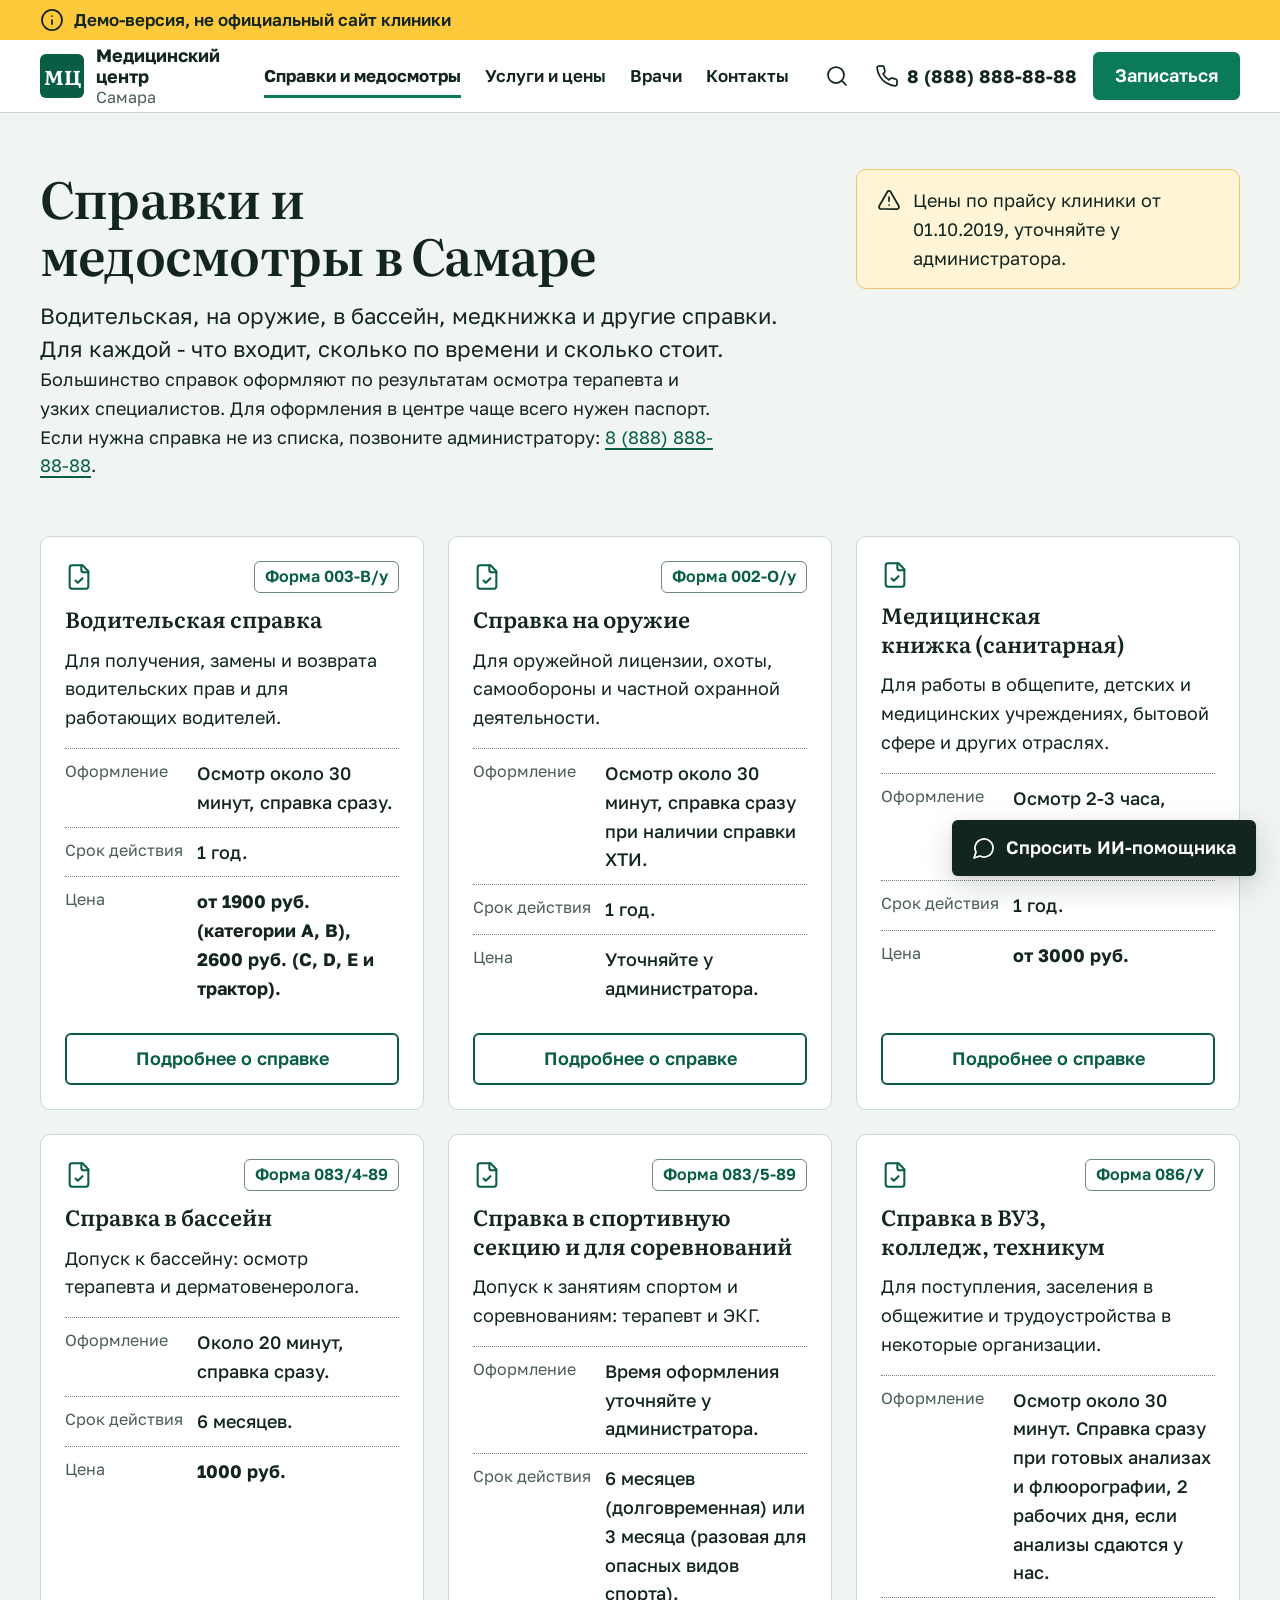
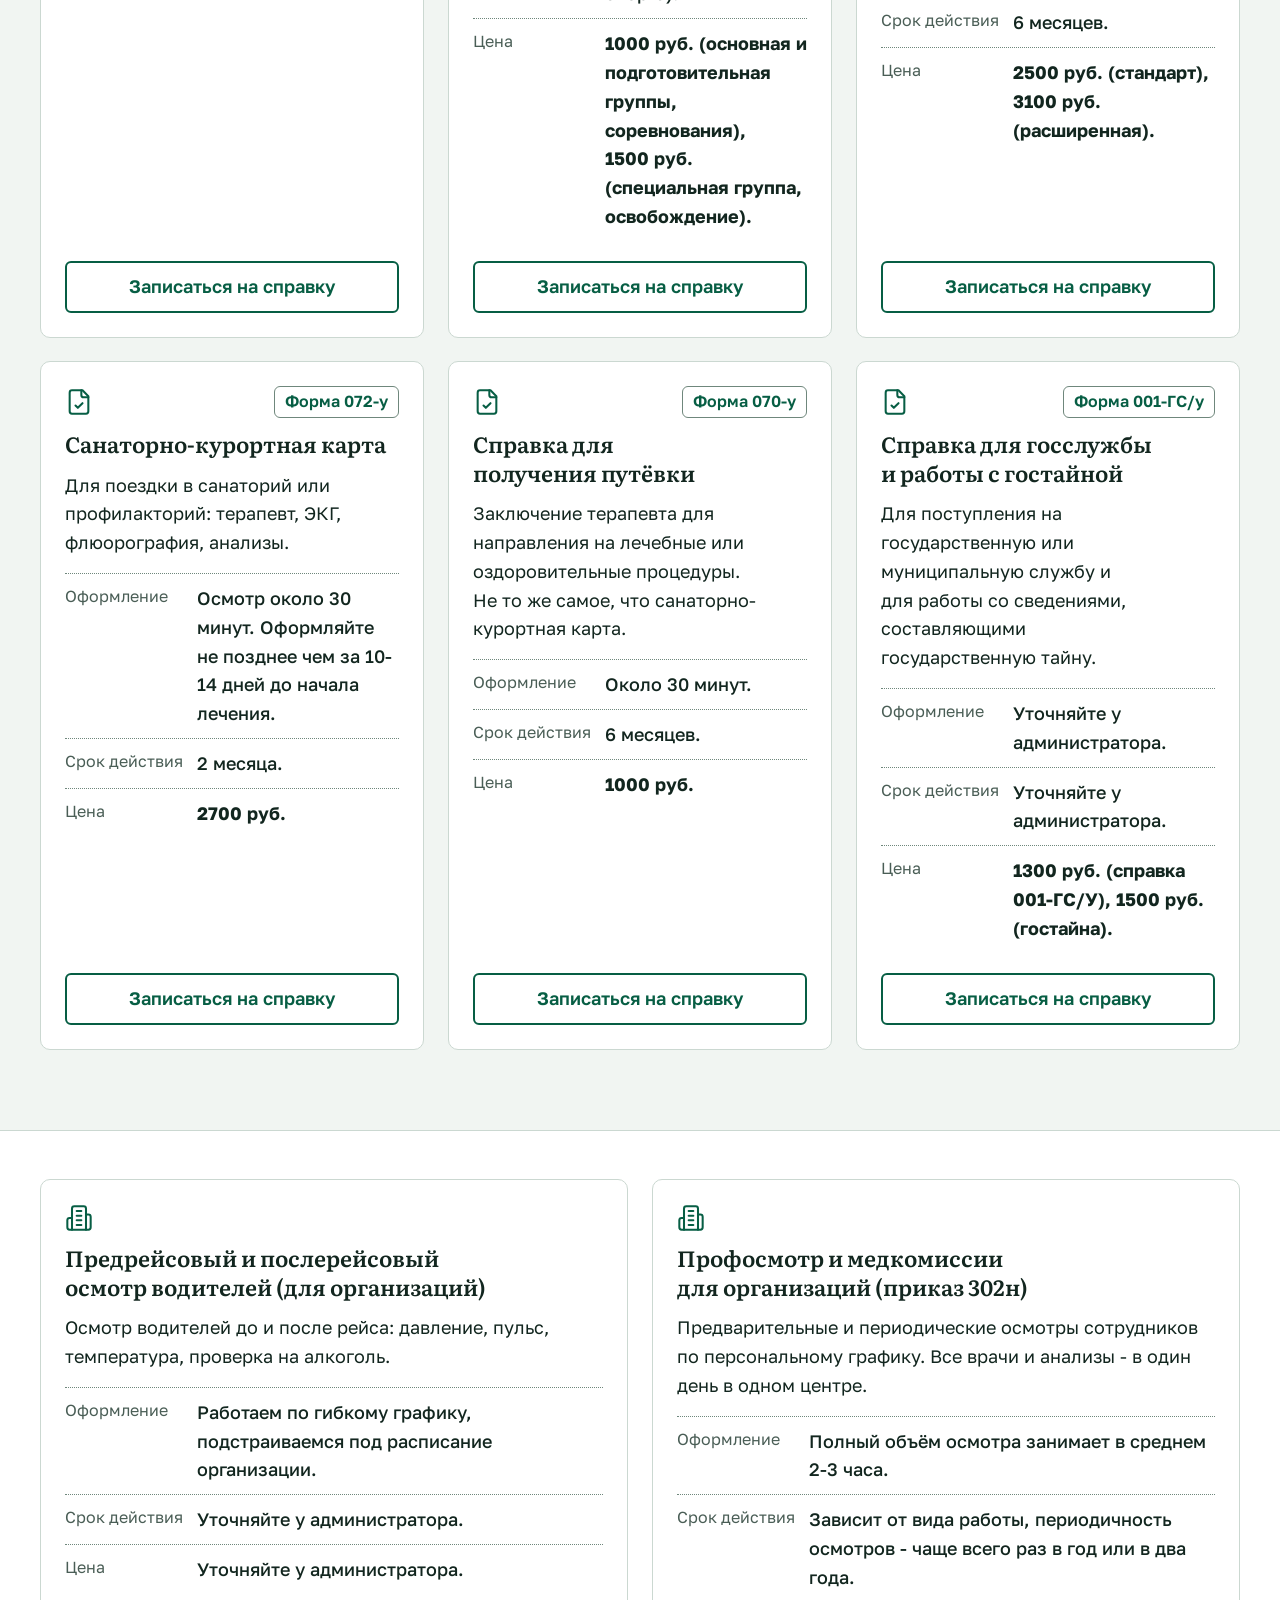
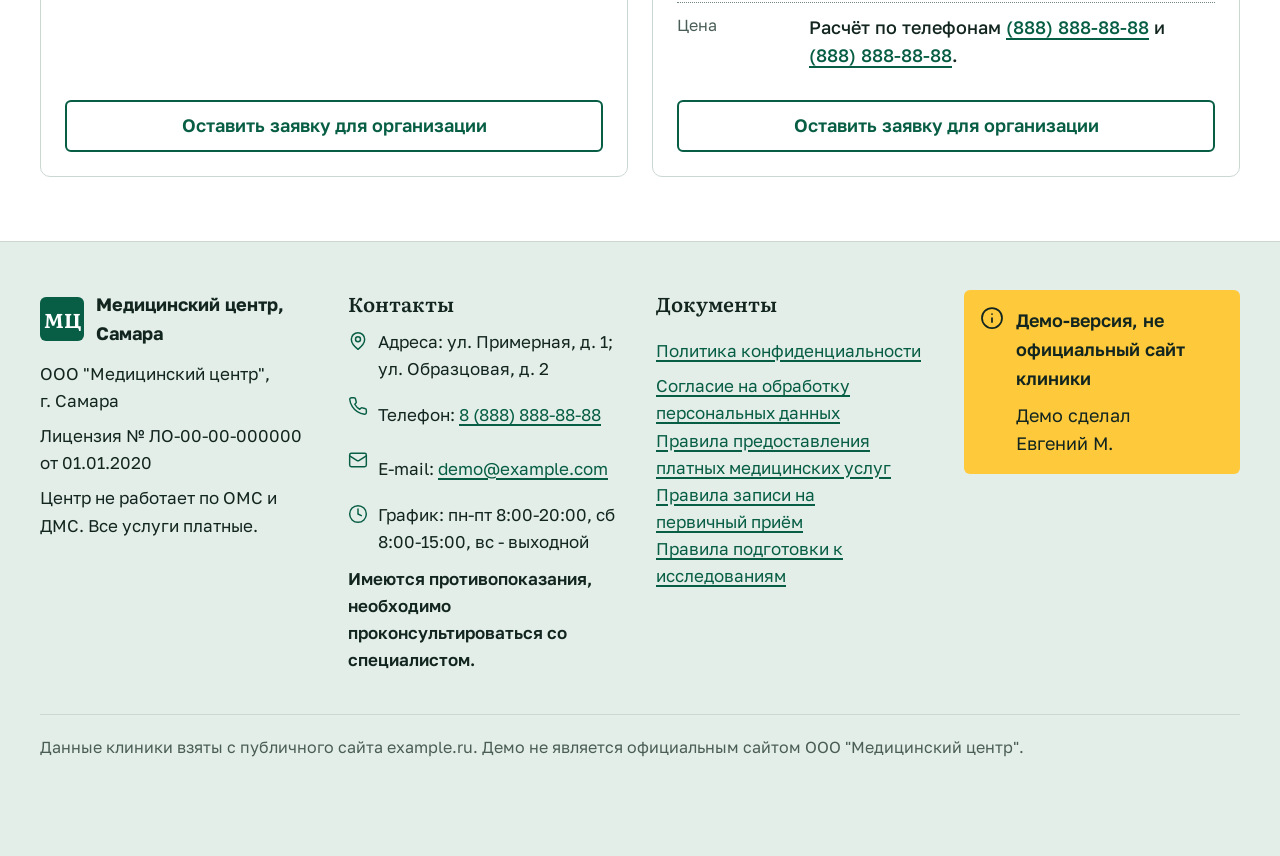
==== spravki/index.html @ 40f27497 "Остальные страницы образца: врачи, услуги, запись, контакты, политика, справки" ====
<!DOCTYPE html>
<html lang="ru">
<head>
<meta charset="utf-8">
<meta name="viewport" content="width=device-width, initial-scale=1">
<meta name="robots" content="noindex, nofollow">
<title>Справки и медосмотры в Самаре: цены, сроки, запись (демо)</title>
<meta name="description" content="Демо-версия сайта медицинского центра в Самаре: водительская справка, справка на оружие, медкнижка, справка в бассейн и другие справки. Что входит, сколько по времени и сколько стоит.">
<link rel="icon" href="data:image/svg+xml,%3Csvg xmlns='http://www.w3.org/2000/svg' viewBox='0 0 32 32'%3E%3Crect width='32' height='32' rx='6' fill='%23075E44'/%3E%3C/svg%3E">
<link rel="preconnect" href="https://fonts.googleapis.com">
<link rel="preconnect" href="https://fonts.gstatic.com" crossorigin>
<link href="https://fonts.googleapis.com/css2?family=Golos+Text:wght@400..700&family=Literata:opsz,wght@7..72,500..700&display=swap" rel="stylesheet">
<link rel="stylesheet" href="../css/styles.css">
<script>document.documentElement.className += ' js';</script>
</head>
<body data-root="../" data-page="spravki">
<svg xmlns="http://www.w3.org/2000/svg" style="position:absolute;width:0;height:0;overflow:hidden" aria-hidden="true" focusable="false">
<defs>
<symbol id="i-phone" viewBox="0 0 24 24"><path d="M22 16.92v3a2 2 0 0 1-2.18 2 19.79 19.79 0 0 1-8.63-3.07 19.5 19.5 0 0 1-6-6 19.79 19.79 0 0 1-3.07-8.67A2 2 0 0 1 4.11 2h3a2 2 0 0 1 2 1.72 12.84 12.84 0 0 0 .7 2.81 2 2 0 0 1-.45 2.11L8.09 9.91a16 16 0 0 0 6 6l1.27-1.27a2 2 0 0 1 2.11-.45 12.84 12.84 0 0 0 2.81.7A2 2 0 0 1 22 16.92z"/></symbol>
<symbol id="i-map-pin" viewBox="0 0 24 24"><path d="M20 10c0 6-8 12-8 12s-8-6-8-12a8 8 0 0 1 16 0z"/><circle cx="12" cy="10" r="3"/></symbol>
<symbol id="i-clock" viewBox="0 0 24 24"><circle cx="12" cy="12" r="10"/><path d="M12 6v6l4 2"/></symbol>
<symbol id="i-search" viewBox="0 0 24 24"><circle cx="11" cy="11" r="8"/><path d="m21 21-4.3-4.3"/></symbol>
<symbol id="i-menu" viewBox="0 0 24 24"><path d="M4 6h16M4 12h16M4 18h16"/></symbol>
<symbol id="i-x" viewBox="0 0 24 24"><path d="M18 6 6 18M6 6l12 12"/></symbol>
<symbol id="i-chevron-down" viewBox="0 0 24 24"><path d="m6 9 6 6 6-6"/></symbol>
<symbol id="i-chevron-right" viewBox="0 0 24 24"><path d="m9 18 6-6-6-6"/></symbol>
<symbol id="i-chevron-left" viewBox="0 0 24 24"><path d="m15 18-6-6 6-6"/></symbol>
<symbol id="i-check" viewBox="0 0 24 24"><path d="M20 6 9 17l-5-5"/></symbol>
<symbol id="i-triangle-alert" viewBox="0 0 24 24"><path d="m21.73 18-8-14a2 2 0 0 0-3.48 0l-8 14A2 2 0 0 0 4 21h16a2 2 0 0 0 1.73-3"/><path d="M12 9v4"/><path d="M12 17h.01"/></symbol>
<symbol id="i-info" viewBox="0 0 24 24"><circle cx="12" cy="12" r="10"/><path d="M12 16v-4"/><path d="M12 8h.01"/></symbol>
<symbol id="i-message-circle" viewBox="0 0 24 24"><path d="M7.9 20A9 9 0 1 0 4 16.1L2 22Z"/></symbol>
<symbol id="i-send" viewBox="0 0 24 24"><path d="m22 2-7 20-4-9-9-4Z"/><path d="M22 2 11 13"/></symbol>
<symbol id="i-mail" viewBox="0 0 24 24"><rect width="20" height="16" x="2" y="4" rx="2"/><path d="m22 7-8.97 5.7a1.94 1.94 0 0 1-2.06 0L2 7"/></symbol>
<symbol id="i-file-check" viewBox="0 0 24 24"><path d="M15 2H6a2 2 0 0 0-2 2v16a2 2 0 0 0 2 2h12a2 2 0 0 0 2-2V7Z"/><path d="M14 2v4a2 2 0 0 0 2 2h4"/><path d="m9 15 2 2 4-4"/></symbol>
<symbol id="i-file-text" viewBox="0 0 24 24"><path d="M15 2H6a2 2 0 0 0-2 2v16a2 2 0 0 0 2 2h12a2 2 0 0 0 2-2V7Z"/><path d="M14 2v4a2 2 0 0 0 2 2h4"/><path d="M10 9H8M16 13H8M16 17H8"/></symbol>
<symbol id="i-stethoscope" viewBox="0 0 24 24"><path d="M11 2v2"/><path d="M5 2v2"/><path d="M5 3H4a2 2 0 0 0-2 2v4a6 6 0 0 0 12 0V5a2 2 0 0 0-2-2h-1"/><path d="M8 15a6 6 0 0 0 12 0v-3"/><circle cx="20" cy="10" r="2"/></symbol>
<symbol id="i-building" viewBox="0 0 24 24"><path d="M6 22V4a2 2 0 0 1 2-2h8a2 2 0 0 1 2 2v18Z"/><path d="M6 12H4a2 2 0 0 0-2 2v6a2 2 0 0 0 2 2h2"/><path d="M18 9h2a2 2 0 0 1 2 2v9a2 2 0 0 1-2 2h-2"/><path d="M10 6h4M10 10h4M10 14h4M10 18h4"/></symbol>
<symbol id="i-waves" viewBox="0 0 24 24"><path d="M2 6c.6.5 1.2 1 2.5 1C7 7 7 5 9.5 5c2.6 0 2.4 2 5 2 2.5 0 2.5-2 5-2 1.3 0 1.9.5 2.5 1"/><path d="M2 12c.6.5 1.2 1 2.5 1 2.5 0 2.5-2 5-2 2.6 0 2.4 2 5 2 2.5 0 2.5-2 5-2 1.3 0 1.9.5 2.5 1"/><path d="M2 18c.6.5 1.2 1 2.5 1 2.5 0 2.5-2 5-2 2.6 0 2.4 2 5 2 2.5 0 2.5-2 5-2 1.3 0 1.9.5 2.5 1"/></symbol>
<symbol id="i-drip" viewBox="0 0 24 24"><path d="M12 1v2"/><rect x="7" y="3" width="10" height="9" rx="2"/><path d="M12 12v4"/><path d="M12 22c-1.7-1.5-2.8-2.8-2.8-4a2.8 2.8 0 0 1 5.6 0c0 1.2-1.1 2.5-2.8 4z"/></symbol>
<symbol id="i-calendar-check" viewBox="0 0 24 24"><path d="M8 2v4M16 2v4"/><rect width="18" height="18" x="3" y="4" rx="2"/><path d="M3 10h18"/><path d="m9 16 2 2 4-4"/></symbol>
<symbol id="i-pill" viewBox="0 0 24 24"><path d="m10.5 20.5 10-10a4.95 4.95 0 1 0-7-7l-10 10a4.95 4.95 0 1 0 7 7Z"/><path d="m8.5 8.5 7 7"/></symbol>
<symbol id="i-shield-check" viewBox="0 0 24 24"><path d="M20 13c0 5-3.5 7.5-7.66 8.95a1 1 0 0 1-.67-.01C7.5 20.5 4 18 4 13V6a1 1 0 0 1 1-1c2 0 4.5-1.2 6.24-2.72a1.17 1.17 0 0 1 1.52 0C14.51 3.81 17 5 19 5a1 1 0 0 1 1 1z"/><path d="m9 12 2 2 4-4"/></symbol>
</defs>
</svg>

<a class="skip-link" href="#main">Перейти к содержимому</a>
<div class="ribbon" role="note"><div class="container"><svg class="icon" aria-hidden="true"><use href="#i-info"/></svg><span>Демо-версия, не официальный сайт клиники</span></div></div>
<header class="site-header" id="site-header">
  <div class="container header-row">
    <a class="brand" href="../index.html" aria-label="Медицинский центр, Самара, на главную">
      <span class="brand-mark" aria-hidden="true">МЦ</span>
      <span class="brand-text"><span class="brand-name">Медицинский центр</span><span class="brand-city">Самара</span></span>
    </a>
    <nav class="main-nav" aria-label="Основное меню">
      <ul>
        <li><a href="../spravki/index.html" aria-current="page">Справки и медосмотры</a></li>
        <li><a href="../uslugi.html">Услуги и цены</a></li>
        <li><a href="../vrachi.html">Врачи</a></li>
        <li><a href="../kontakty.html">Контакты</a></li>
      </ul>
    </nav>
    <button class="icon-btn" id="search-btn" type="button" aria-label="Поиск по сайту" aria-expanded="false" aria-controls="search-bar"><svg class="icon" aria-hidden="true"><use href="#i-search"/></svg></button>
    <span class="demo-badge">Демо</span>
    <button class="menu-btn" id="menu-btn" type="button" aria-expanded="false" aria-controls="menu-panel"><svg class="icon" aria-hidden="true"><use href="#i-menu"/></svg><span class="menu-btn-label">Меню</span></button>
    <a class="header-phone" href="tel:+78888888888"><svg class="icon" aria-hidden="true"><use href="#i-phone"/></svg><span>8&nbsp;(888)&nbsp;888-88-88</span></a>
    <a class="btn btn-primary btn-header header-cta" href="../zapis.html">Записаться</a>
  </div>
  <div class="search-bar" id="search-bar" hidden>
    <div class="container search-bar-row">
      <div class="search" data-search>
        <label class="field-label" for="q-bar">Найти справку, врача или услугу</label>
        <div class="search-field"><svg class="icon" aria-hidden="true"><use href="#i-search"/></svg><input class="input search-input" id="q-bar" type="search" placeholder="Например, справка в бассейн, УЗИ, кардиолог" autocomplete="off" enterkeyhint="search"></div>
        <div class="search-results" hidden></div>
      </div>
      <button class="btn btn-secondary btn-sm" type="button" data-search-close>Закрыть</button>
    </div>
  </div>
  <div class="menu-panel" id="menu-panel" hidden>
    <div class="container menu-inner">
      <div class="search" data-search>
        <label class="field-label" for="q-menu">Найти справку, врача или услугу</label>
        <div class="search-field"><svg class="icon" aria-hidden="true"><use href="#i-search"/></svg><input class="input search-input" id="q-menu" type="search" placeholder="Например, справка в бассейн, УЗИ, кардиолог" autocomplete="off" enterkeyhint="search"></div>
        <div class="search-results" hidden></div>
      </div>
      <nav aria-label="Меню сайта">
        <ul class="menu-list">
          <li><a href="../spravki/index.html" aria-current="page">Справки и медосмотры<svg class="icon" aria-hidden="true"><use href="#i-chevron-right"/></svg></a></li>
          <li><a href="../uslugi.html">Услуги и цены<svg class="icon" aria-hidden="true"><use href="#i-chevron-right"/></svg></a></li>
          <li><a href="../vrachi.html">Врачи<svg class="icon" aria-hidden="true"><use href="#i-chevron-right"/></svg></a></li>
          <li><a href="../kontakty.html">Контакты<svg class="icon" aria-hidden="true"><use href="#i-chevron-right"/></svg></a></li>
          <li><a href="../zapis.html">Запись онлайн<svg class="icon" aria-hidden="true"><use href="#i-chevron-right"/></svg></a></li>
        </ul>
      </nav>
      <div class="menu-actions">
        <a class="btn btn-primary btn-block" href="../zapis.html">Записаться</a>
        <a class="btn btn-secondary btn-block" href="tel:+78888888888">Позвонить 8&nbsp;(888)&nbsp;888-88-88</a>
      </div>
      <p class="menu-note">Пн-пт 8:00-20:00, сб 8:00-15:00, вс - выходной.<br>Без ОМС и ДМС.</p>
    </div>
  </div>
</header>

<main id="main" tabindex="-1">

<section class="page-head">
  <div class="container page-head-grid">
    <div>
      <h1>Справки и медосмотры в Самаре</h1>
      <p class="lead">Водительская, на оружие, в бассейн, медкнижка и другие справки. Для каждой - что входит, сколько по времени и сколько стоит.</p>
      <p>Большинство справок оформляют по результатам осмотра терапевта и узких специалистов. Для оформления в центре чаще всего нужен паспорт. Если нужна справка не из списка, позвоните администратору: <a href="tel:+78888888888">8&nbsp;(888)&nbsp;888-88-88</a>.</p>
    </div>
    <div class="callout"><svg class="icon" aria-hidden="true"><use href="#i-triangle-alert"/></svg><p>Цены по прайсу клиники от 01.10.2019, уточняйте у администратора.</p></div>
  </div>
</section>

<section class="cards-section" aria-labelledby="types-title">
  <div class="container">
    <h2 class="sr-only" id="types-title">Виды справок</h2>
    <div class="cards">

      <article class="card" id="voditelskaya">
        <div class="card-top"><svg class="icon icon-28" aria-hidden="true"><use href="#i-file-check"/></svg><span class="badge">Форма 003-В/у</span></div>
        <h3>Водительская справка</h3>
        <p>Для получения, замены и возврата водительских прав и для работающих водителей.</p>
        <dl class="fields">
          <div><dt>Оформление</dt><dd>Осмотр около 30 минут, справка сразу.</dd></div>
          <div><dt>Срок действия</dt><dd>1 год.</dd></div>
          <div class="is-price"><dt>Цена</dt><dd>от 1900&nbsp;руб. (категории A, B), 2600&nbsp;руб. (C, D, E и трактор).</dd></div>
        </dl>
        <a class="btn btn-secondary" href="voditelskaya.html">Подробнее о справке</a>
      </article>

      <article class="card" id="oruzhie">
        <div class="card-top"><svg class="icon icon-28" aria-hidden="true"><use href="#i-file-check"/></svg><span class="badge">Форма 002-О/у</span></div>
        <h3>Справка на оружие</h3>
        <p>Для оружейной лицензии, охоты, самообороны и частной охранной деятельности.</p>
        <dl class="fields">
          <div><dt>Оформление</dt><dd>Осмотр около 30 минут, справка сразу при наличии справки ХТИ.</dd></div>
          <div><dt>Срок действия</dt><dd>1 год.</dd></div>
          <div><dt>Цена</dt><dd>Уточняйте у администратора.</dd></div>
        </dl>
        <a class="btn btn-secondary" href="oruzhie.html">Подробнее о справке</a>
      </article>

      <article class="card" id="medkniga">
        <div class="card-top"><svg class="icon icon-28" aria-hidden="true"><use href="#i-file-check"/></svg></div>
        <h3>Медицинская книжка (санитарная)</h3>
        <p>Для работы в общепите, детских и медицинских учреждениях, бытовой сфере и других отраслях.</p>
        <dl class="fields">
          <div><dt>Оформление</dt><dd>Осмотр 2-3 часа, оформление от 3 рабочих дней.</dd></div>
          <div><dt>Срок действия</dt><dd>1 год.</dd></div>
          <div class="is-price"><dt>Цена</dt><dd>от 3000&nbsp;руб.</dd></div>
        </dl>
        <a class="btn btn-secondary" href="medkniga.html">Подробнее о справке</a>
      </article>

      <article class="card" id="bassein">
        <div class="card-top"><svg class="icon icon-28" aria-hidden="true"><use href="#i-file-check"/></svg><span class="badge">Форма 083/4-89</span></div>
        <h3>Справка в бассейн</h3>
        <p>Допуск к бассейну: осмотр терапевта и дерматовенеролога.</p>
        <dl class="fields">
          <div><dt>Оформление</dt><dd>Около 20 минут, справка сразу.</dd></div>
          <div><dt>Срок действия</dt><dd>6 месяцев.</dd></div>
          <div class="is-price"><dt>Цена</dt><dd>1000&nbsp;руб.</dd></div>
        </dl>
        <a class="btn btn-secondary" href="../zapis.html?service=bassein">Записаться на справку</a>
      </article>

      <article class="card" id="sport">
        <div class="card-top"><svg class="icon icon-28" aria-hidden="true"><use href="#i-file-check"/></svg><span class="badge">Форма 083/5-89</span></div>
        <h3>Справка в спортивную секцию и для соревнований</h3>
        <p>Допуск к занятиям спортом и соревнованиям: терапевт и ЭКГ.</p>
        <dl class="fields">
          <div><dt>Оформление</dt><dd>Время оформления уточняйте у администратора.</dd></div>
          <div><dt>Срок действия</dt><dd>6 месяцев (долговременная) или 3 месяца (разовая для опасных видов спорта).</dd></div>
          <div class="is-price"><dt>Цена</dt><dd>1000&nbsp;руб. (основная и подготовительная группы, соревнования), 1500&nbsp;руб. (специальная группа, освобождение).</dd></div>
        </dl>
        <a class="btn btn-secondary" href="../zapis.html?service=sport">Записаться на справку</a>
      </article>

      <article class="card" id="vuz">
        <div class="card-top"><svg class="icon icon-28" aria-hidden="true"><use href="#i-file-check"/></svg><span class="badge">Форма 086/У</span></div>
        <h3>Справка в ВУЗ, колледж, техникум</h3>
        <p>Для поступления, заселения в общежитие и трудоустройства в некоторые организации.</p>
        <dl class="fields">
          <div><dt>Оформление</dt><dd>Осмотр около 30 минут. Справка сразу при готовых анализах и флюорографии, 2 рабочих дня, если анализы сдаются у нас.</dd></div>
          <div><dt>Срок действия</dt><dd>6 месяцев.</dd></div>
          <div class="is-price"><dt>Цена</dt><dd>2500&nbsp;руб. (стандарт), 3100&nbsp;руб. (расширенная).</dd></div>
        </dl>
        <a class="btn btn-secondary" href="../zapis.html?service=vuz">Записаться на справку</a>
      </article>

      <article class="card" id="sankur">
        <div class="card-top"><svg class="icon icon-28" aria-hidden="true"><use href="#i-file-check"/></svg><span class="badge">Форма 072-у</span></div>
        <h3>Санаторно-курортная карта</h3>
        <p>Для поездки в санаторий или профилакторий: терапевт, ЭКГ, флюорография, анализы.</p>
        <dl class="fields">
          <div><dt>Оформление</dt><dd>Осмотр около 30 минут. Оформляйте не позднее чем за 10-14 дней до начала лечения.</dd></div>
          <div><dt>Срок действия</dt><dd>2 месяца.</dd></div>
          <div class="is-price"><dt>Цена</dt><dd>2700&nbsp;руб.</dd></div>
        </dl>
        <a class="btn btn-secondary" href="../zapis.html?service=sankur">Записаться на справку</a>
      </article>

      <article class="card" id="putevka">
        <div class="card-top"><svg class="icon icon-28" aria-hidden="true"><use href="#i-file-check"/></svg><span class="badge">Форма 070-у</span></div>
        <h3>Справка для получения путёвки</h3>
        <p>Заключение терапевта для направления на лечебные или оздоровительные процедуры. Не то же самое, что санаторно-курортная карта.</p>
        <dl class="fields">
          <div><dt>Оформление</dt><dd>Около 30 минут.</dd></div>
          <div><dt>Срок действия</dt><dd>6 месяцев.</dd></div>
          <div class="is-price"><dt>Цена</dt><dd>1000&nbsp;руб.</dd></div>
        </dl>
        <a class="btn btn-secondary" href="../zapis.html?service=putevka">Записаться на справку</a>
      </article>

      <article class="card" id="gossluzhba">
        <div class="card-top"><svg class="icon icon-28" aria-hidden="true"><use href="#i-file-check"/></svg><span class="badge">Форма 001-ГС/у</span></div>
        <h3>Справка для госслужбы и работы с гостайной</h3>
        <p>Для поступления на государственную или муниципальную службу и для работы со сведениями, составляющими государственную тайну.</p>
        <dl class="fields">
          <div><dt>Оформление</dt><dd>Уточняйте у администратора.</dd></div>
          <div><dt>Срок действия</dt><dd>Уточняйте у администратора.</dd></div>
          <div class="is-price"><dt>Цена</dt><dd>1300&nbsp;руб. (справка 001-ГС/У), 1500&nbsp;руб. (гостайна).</dd></div>
        </dl>
        <a class="btn btn-secondary" href="../zapis.html?service=gossluzhba">Записаться на справку</a>
      </article>

    </div>
  </div>
</section>

<section class="band" aria-labelledby="org-title">
  <div class="container">
    <h2 class="sr-only" id="org-title">Для организаций</h2>
    <div class="cards cards--2">

      <article class="card" id="predreys">
        <div class="card-top"><svg class="icon icon-28" aria-hidden="true"><use href="#i-building"/></svg></div>
        <h3>Предрейсовый и послерейсовый осмотр водителей (для организаций)</h3>
        <p>Осмотр водителей до и после рейса: давление, пульс, температура, проверка на алкоголь.</p>
        <dl class="fields">
          <div><dt>Оформление</dt><dd>Работаем по гибкому графику, подстраиваемся под расписание организации.</dd></div>
          <div><dt>Срок действия</dt><dd>Уточняйте у администратора.</dd></div>
          <div><dt>Цена</dt><dd>Уточняйте у администратора.</dd></div>
        </dl>
        <a class="btn btn-secondary" href="../zapis.html?service=organizacii">Оставить заявку для организации</a>
      </article>

      <article class="card" id="profosmotr">
        <div class="card-top"><svg class="icon icon-28" aria-hidden="true"><use href="#i-building"/></svg></div>
        <h3>Профосмотр и медкомиссии для организаций (приказ 302н)</h3>
        <p>Предварительные и периодические осмотры сотрудников по персональному графику. Все врачи и анализы - в один день в одном центре.</p>
        <dl class="fields">
          <div><dt>Оформление</dt><dd>Полный объём осмотра занимает в среднем 2-3 часа.</dd></div>
          <div><dt>Срок действия</dt><dd>Зависит от вида работы, периодичность осмотров - чаще всего раз в год или в два года.</dd></div>
          <div><dt>Цена</dt><dd>Расчёт по телефонам <a href="tel:+78888888888">(888)&nbsp;888-88-88</a> и <a href="tel:+78888888888">(888)&nbsp;888-88-88</a>.</dd></div>
        </dl>
        <a class="btn btn-secondary" href="../zapis.html?service=organizacii">Оставить заявку для организации</a>
      </article>

    </div>
  </div>
</section>

</main>

<footer class="site-footer">
  <div class="container">
    <div class="footer-grid">
      <div class="footer-plate">
        <div class="plate"><svg class="icon" aria-hidden="true"><use href="#i-info"/></svg><div><p>Демо-версия, не официальный сайт клиники</p><p>Демо сделал Евгений М.</p></div></div>
      </div>
      <div class="footer-col">
        <div class="footer-brand"><span class="brand-mark" aria-hidden="true">МЦ</span><span>Медицинский центр, Самара</span></div>
        <p>ООО "Медицинский центр", г. Самара</p>
        <p>Лицензия № ЛО-00-00-000000 от 01.01.2020</p>
        <p>Центр не работает по ОМС и ДМС. Все услуги платные.</p>
      </div>
      <div class="footer-col">
        <p class="footer-h">Контакты</p>
        <div class="footer-line"><svg class="icon icon-20" aria-hidden="true"><use href="#i-map-pin"/></svg><span>Адреса: ул. Примерная, д. 1; ул. Образцовая, д. 2</span></div>
        <div class="footer-line"><svg class="icon icon-20" aria-hidden="true"><use href="#i-phone"/></svg><span>Телефон: <a href="tel:+78888888888">8&nbsp;(888)&nbsp;888-88-88</a></span></div>
        <div class="footer-line"><svg class="icon icon-20" aria-hidden="true"><use href="#i-mail"/></svg><span>E-mail: <a href="mailto:demo@example.com">demo@example.com</a></span></div>
        <div class="footer-line"><svg class="icon icon-20" aria-hidden="true"><use href="#i-clock"/></svg><span>График: пн-пт 8:00-20:00, сб 8:00-15:00, вс - выходной</span></div>
        <p class="footer-warn">Имеются противопоказания, необходимо проконсультироваться со специалистом.</p>
      </div>
      <div class="footer-col">
        <p class="footer-h">Документы</p>
        <ul>
          <li><a href="../politika.html">Политика конфиденциальности</a></li>
          <li><a href="../politika.html#soglasie">Согласие на обработку персональных данных</a></li>
          <li><a href="#" target="_blank" rel="noopener noreferrer">Правила предоставления платных медицинских услуг<span class="sr-only"> (на сайте клиники, откроется в новой вкладке)</span></a></li>
          <li><a href="#" target="_blank" rel="noopener noreferrer">Правила записи на первичный приём<span class="sr-only"> (на сайте клиники, откроется в новой вкладке)</span></a></li>
          <li><a href="#" target="_blank" rel="noopener noreferrer">Правила подготовки к исследованиям<span class="sr-only"> (на сайте клиники, откроется в новой вкладке)</span></a></li>
        </ul>
      </div>
    </div>
    <p class="footer-note">Данные клиники взяты с публичного сайта example.ru. Демо не является официальным сайтом ООО "Медицинский центр".</p>
  </div>
</footer>

<nav class="bottombar" aria-label="Быстрые действия">
  <a href="tel:+78888888888"><svg class="icon" aria-hidden="true"><use href="#i-phone"/></svg><span>Позвонить</span></a>
  <a class="bb-primary" href="../zapis.html"><svg class="icon" aria-hidden="true"><use href="#i-calendar-check"/></svg><span>Записаться</span></a>
  <button type="button" data-open-chat><svg class="icon" aria-hidden="true"><use href="#i-message-circle"/></svg><span>Помощник</span></button>
</nav>

<script src="../js/prices.js"></script>
<script src="../js/main.js"></script>
<script src="../js/kb.js"></script>
<script src="../js/chat.js"></script>
</body>
</html>
---- css/styles.css ----
/* Демо-сайт "Медицинский центр, Волгоград". Токены и компоненты по design.md.
   Тёмной темы нет (по design.md), color-scheme: light. */

:root {
  color-scheme: light;

  /* основа */
  --bg: #F1F5F2;
  --surface: #FFFFFF;
  --surface-2: #E4EEE9;
  --text: #12261F;
  --muted: #4A5E56;
  --line: #CBD8D1;
  --line-strong: #6F877C;

  /* акцент */
  --accent: #0A7A58;
  --accent-dark: #075E44;
  --accent-active: #064A37;
  --accent-soft: #D8EEE4;

  /* документы и фокус */
  --stamp: #2B3AA0;
  --focus: var(--stamp);

  /* состояния */
  --error: #B42318;
  --error-bg: #FDECEA;
  --success: var(--accent-dark);
  --success-bg: var(--accent-soft);
  --warn: #FFC93C;
  --warn-soft: #FFF4D6;
  --warn-line: #E8C46A;
  --mark: #FFE08A;
  --disabled-bg: #E4EEE9;
  --disabled-text: #566A61;

  /* шрифты */
  --font-head: "Literata", "PT Serif", Georgia, serif;
  --font-body: "Golos Text", "Segoe UI", system-ui, Arial, sans-serif;

  /* отступы */
  --s1: 4px; --s2: 8px; --s3: 12px; --s4: 16px; --s5: 24px;
  --s6: 32px; --s7: 48px; --s8: 64px; --s9: 96px;
  --section-y: clamp(48px, 6vw, 88px);

  /* радиусы: ровно два */
  --r-s: 6px;
  --r-m: 10px;

  /* тени: только у плавающих слоёв */
  --sh-float: 0 10px 30px rgba(18, 38, 31, .18), 0 2px 6px rgba(18, 38, 31, .08);
  --sh-bar: 0 -4px 16px rgba(18, 38, 31, .14);

  --header-h: 64px;
  --ribbon-h: 0px;
}
@media (min-width: 768px) {
  :root { --ribbon-h: 40px; --header-h: 72px; }
}

/* ---------- база ---------- */
*, *::before, *::after { box-sizing: border-box; }
html {
  font-size: 100%;
  -webkit-text-size-adjust: 100%;
  scroll-behavior: smooth;
  scroll-padding-top: calc(var(--ribbon-h) + var(--header-h) + 16px);
}
body {
  margin: 0;
  font-family: var(--font-body);
  font-size: 1.125rem;
  line-height: 1.6;
  color: var(--text);
  background: var(--bg);
  min-height: 100vh;
  overflow-wrap: break-word;
  padding-bottom: calc(80px + env(safe-area-inset-bottom));
}
@media (min-width: 768px) { body { padding-bottom: 0; } }
@media (max-width: 359px) { body { font-size: 1.0625rem; } }

h1, h2, h3 {
  font-family: var(--font-head);
  font-weight: 600;
  font-optical-sizing: auto;
  text-wrap: balance;
  font-variant-numeric: lining-nums;
  margin: 0;
}
h1 { font-size: clamp(2rem, 1.5rem + 2.1vw, 3.25rem); line-height: 1.12; letter-spacing: -.015em; }
h2 { font-size: clamp(1.625rem, 1.3rem + 1.4vw, 2.5rem); line-height: 1.2; letter-spacing: -.01em; }
h3 { font-size: clamp(1.25rem, 1.1rem + .6vw, 1.5rem); line-height: 1.3; }
p, li { text-wrap: pretty; }
p { margin: 0 0 16px; }
ul, ol { margin: 0; }
img, svg { max-width: 100%; }
a { color: var(--accent-dark); text-decoration-thickness: 1.5px; text-underline-offset: .2em; }
a:hover { text-decoration-thickness: 2.5px; }
button, input, select, textarea { font: inherit; color: inherit; }
button { cursor: pointer; }
.num, .price { font-variant-numeric: tabular-nums; }
.nowrap { white-space: nowrap; }
.muted { color: var(--muted); }
small, .small { font-size: 1rem; }

:focus-visible { outline: 3px solid var(--focus); outline-offset: 3px; }
.on-dark :focus-visible, .section--dark :focus-visible { outline-color: #fff; }

.sr-only {
  position: absolute !important; width: 1px; height: 1px; margin: -1px; padding: 0;
  overflow: hidden; clip: rect(0 0 0 0); white-space: nowrap; border: 0;
}
[hidden] { display: none !important; }

.skip-link {
  position: absolute; left: 16px; top: -120px; z-index: 100;
  background: var(--text); color: #fff; padding: 12px 16px; border-radius: var(--r-s);
  font-weight: 600; text-decoration: none;
}
.skip-link:focus { top: 8px; outline-color: #fff; }

.container {
  width: 100%;
  max-width: 1280px;
  margin-inline: auto;
  padding-inline: clamp(16px, 4vw, 40px);
}
main:focus { outline: none; }

/* ---------- иконки ---------- */
.icon {
  width: 24px; height: 24px; flex: none;
  fill: none; stroke: currentColor; stroke-width: 1.75;
  stroke-linecap: round; stroke-linejoin: round;
}
.icon-20 { width: 20px; height: 20px; }
.icon-28 { width: 28px; height: 28px; }
.icon-32 { width: 32px; height: 32px; }

/* ---------- плашка "Демо" ---------- */
.ribbon {
  background: var(--warn); color: var(--text);
  font-weight: 600; font-size: 1.0625rem; line-height: 1.3;
}
.ribbon .container { display: flex; align-items: center; gap: 10px; padding-block: 10px; min-height: 44px; }
@media (min-width: 768px) {
  .ribbon { position: sticky; top: 0; z-index: 60; height: var(--ribbon-h); }
  .ribbon .container { height: 100%; min-height: 0; padding-block: 0; }
}

/* ---------- шапка ---------- */
.site-header {
  position: sticky; top: var(--ribbon-h); z-index: 50;
  background: var(--surface); border-bottom: 1px solid var(--line);
}
.header-row { display: flex; align-items: center; gap: 12px; height: var(--header-h); }
.brand {
  display: flex; align-items: center; gap: 10px; min-width: 0;
  margin-right: auto; min-height: 44px; text-decoration: none; color: var(--text);
}
.brand-mark {
  display: grid; place-items: center; flex: none; width: 40px; height: 40px;
  background: var(--accent-dark); color: #fff; border-radius: var(--r-s);
  font: 700 18px/1 var(--font-head);
}
.brand-text { display: flex; flex-direction: column; line-height: 1.2; min-width: 0; }
.brand-name { font-weight: 700; font-size: 1rem; }
.brand-city { display: none; font-size: 1rem; color: var(--muted); }
@media (min-width: 480px) { .brand-name { font-size: 1.125rem; } .brand-city { display: block; } .brand { gap: 12px; } }
@media (min-width: 768px) { .brand-mark { width: 44px; height: 44px; font-size: 20px; } }

.main-nav { display: none; }
.main-nav ul { display: flex; gap: 4px; list-style: none; padding: 0; margin: 0; }
.main-nav a {
  display: inline-flex; align-items: center; min-height: 44px; padding: 0 10px;
  border-radius: var(--r-s); color: var(--text); font-weight: 600; font-size: 1.0625rem;
  text-decoration: none; white-space: nowrap; position: relative;
  transition: background-color .12s ease-out, color .12s ease-out;
}
.main-nav a:hover { background: var(--accent-soft); color: var(--accent-dark); }
.main-nav a[aria-current="page"] { font-weight: 700; }
.main-nav a[aria-current="page"]::after {
  content: ""; position: absolute; left: 10px; right: 10px; bottom: 0; height: 3px; background: var(--accent);
}

.icon-btn {
  display: none; place-items: center; width: 44px; height: 44px; flex: none;
  background: var(--surface); border: 1.5px solid transparent; border-radius: var(--r-s); color: var(--text);
  transition: background-color .12s ease-out;
}
.icon-btn:hover { background: var(--accent-soft); color: var(--accent-dark); }

.demo-badge {
  display: inline-flex; align-items: center; flex: none; height: 32px; padding: 0 10px;
  background: var(--warn); color: var(--text); border-radius: var(--r-s);
  font-weight: 600; font-size: 1rem;
}
.menu-btn {
  display: inline-flex; align-items: center; gap: 8px; flex: none; min-height: 44px; padding: 0 12px;
  background: var(--surface); border: 1.5px solid var(--line-strong); border-radius: var(--r-s);
  font-weight: 600; font-size: 1.0625rem; line-height: 1; color: var(--text);
  transition: background-color .12s ease-out, color .12s ease-out;
}
.menu-btn:hover { background: var(--accent-soft); color: var(--accent-dark); }
.header-phone, .btn.header-cta { display: none; }
.header-phone {
  align-items: center; gap: 8px; min-height: 44px; flex: none;
  color: var(--text); font-weight: 700; font-size: 1.0625rem; text-decoration: none; white-space: nowrap;
}
.header-phone:hover { color: var(--accent-dark); }
.header-cta { flex: none; white-space: nowrap; }

@media (min-width: 768px) {
  .demo-badge { display: none; }
  .header-phone { display: inline-flex; }
  .btn.header-cta { display: inline-flex; }
}
@media (min-width: 1000px) { .header-phone { font-size: 1.125rem; } }
@media (min-width: 1260px) {
  .header-row { gap: 16px; }
  .main-nav { display: block; }
  .icon-btn { display: grid; }
  .menu-btn { display: none; }
  .menu-panel { display: none !important; }
}
@media (max-width: 1259px) {
  .search-bar { display: none !important; }
}

/* панель меню (телефон, планшет) */
.menu-panel {
  position: absolute; left: 0; right: 0; top: 100%;
  background: var(--surface); border-top: 1px solid var(--line); box-shadow: var(--sh-float);
  overflow-y: auto; overscroll-behavior: contain;
  animation: panelIn .16s ease-out;
}
@keyframes panelIn { from { opacity: 0; transform: translateY(-8px); } to { opacity: 1; transform: none; } }
.menu-inner { display: grid; gap: 20px; padding-block: 16px 24px; max-width: 720px; margin-left: 0; margin-right: auto; }
.menu-list { list-style: none; padding: 0; margin: 0; }
.menu-list a {
  display: flex; justify-content: space-between; align-items: center; gap: 12px;
  min-height: 56px; border-bottom: 1px solid var(--line);
  color: var(--text); font-weight: 600; font-size: 1.25rem; text-decoration: none;
}
.menu-list a:hover { color: var(--accent-dark); background: var(--accent-soft); }
.menu-list a[aria-current="page"] { font-weight: 700; box-shadow: inset 3px 0 0 var(--accent); padding-left: 12px; }
.menu-actions { display: grid; gap: 12px; }
.menu-note { margin: 0; color: var(--muted); font-size: 1rem; }
html.menu-open, html.chat-open-m { overflow: hidden; }
html.menu-open .bottombar { display: none; }

/* поиск */
.search { position: relative; }
.field-label { display: block; margin-bottom: 6px; font-weight: 600; font-size: 1.0625rem; line-height: 1.4; }
.search-field { position: relative; display: flex; align-items: center; }
.search-field .icon { position: absolute; left: 16px; color: var(--muted); pointer-events: none; }
.search-input { padding-left: 52px !important; height: 56px; -webkit-appearance: none; appearance: none; }
.search-input::-webkit-search-cancel-button { -webkit-appearance: none; }
.search-results {
  margin-top: 8px; background: var(--surface); border: 1px solid var(--line);
  border-radius: var(--r-m); overflow: hidden;
}
.search-results ul { list-style: none; margin: 0; padding: 0; }
.search-results li + li { border-top: 1px solid var(--line); }
.search-hit {
  display: flex; justify-content: space-between; align-items: center; gap: 16px;
  min-height: 56px; padding: 8px 16px; color: var(--text); font-weight: 600; text-decoration: none;
}
.search-hit:hover, .search-hit:focus-visible { background: var(--accent-soft); }
.search-hit:focus-visible { outline-offset: -3px; }
.search-hit small { flex: none; color: var(--muted); font-weight: 400; }
.search-empty { padding: 16px; }
.search-empty p { margin: 0 0 12px; }
.search-empty .btn { margin: 0 8px 8px 0; }
.search-bar {
  position: absolute; left: 0; right: 0; top: 100%;
  background: var(--surface); border-top: 1px solid var(--line); box-shadow: var(--sh-float);
}
.search-bar-row { display: grid; grid-template-columns: minmax(0, 1fr) auto; gap: 16px; align-items: end; padding-block: 16px; }
.search-bar .search-results { position: absolute; left: 0; right: 0; top: 100%; box-shadow: var(--sh-float); z-index: 5; max-height: 70vh; overflow-y: auto; }
.search-bar .search { max-width: 760px; }
mark { background: var(--mark); color: var(--text); font-weight: 700; border-radius: 2px; padding: 0 1px; }

/* ---------- кнопки ---------- */
.btn {
  display: inline-flex; align-items: center; justify-content: center; gap: 10px;
  min-height: 52px; padding: 0 24px;
  border: 2px solid transparent; border-radius: var(--r-s);
  font: 600 1.125rem/1.2 var(--font-body); text-align: center; text-decoration: none; cursor: pointer;
  transition: background-color .12s ease-out, border-color .12s ease-out, color .12s ease-out;
}
.btn:hover { text-decoration: none; }
.btn-primary { background: var(--accent); border-color: var(--accent); color: #fff; }
.btn-primary:hover { background: var(--accent-dark); border-color: var(--accent-dark); color: #fff; }
.btn-primary:active { background: var(--accent-active); border-color: var(--accent-active); transform: translateY(1px); }
.btn-secondary { background: transparent; border-color: var(--accent-dark); color: var(--accent-dark); }
.btn-secondary:hover { background: var(--accent-soft); }
.btn-secondary:active { background: var(--accent-soft); border-color: var(--accent-active); transform: translateY(1px); }
.btn-sm { min-height: 44px; padding: 0 16px; font-size: 1.0625rem; }
.btn-header { min-height: 48px; padding: 0 20px; }
.btn-block { width: 100%; }
.btn-danger { background: var(--error); border-color: var(--error); color: #fff; }
.btn-danger:hover { background: #8F1B12; border-color: #8F1B12; color: #fff; }
.btn[disabled], .btn[aria-disabled="true"] {
  background: var(--disabled-bg); border-color: var(--line); color: var(--disabled-text); cursor: not-allowed; transform: none;
}
.btn-white { background: #fff; border-color: #fff; color: var(--accent-dark); }
.btn-white:hover { background: var(--accent-soft); border-color: var(--accent-soft); color: var(--accent-dark); }
.btn-outline-white { background: transparent; border-color: #fff; color: #fff; }
.btn-outline-white:hover { background: rgba(255, 255, 255, .14); color: #fff; }
.btn-row { display: flex; flex-direction: column; gap: 12px; }
@media (min-width: 480px) { .btn-row { flex-direction: row; flex-wrap: wrap; gap: 16px; } }

.link-chevron {
  display: inline-flex; align-items: center; gap: 4px; min-height: 44px; padding-block: 10px;
  font-weight: 600; color: var(--accent-dark);
  text-decoration: underline; text-decoration-thickness: 1.5px; text-underline-offset: 4px;
}
.link-chevron:hover { text-decoration-thickness: 3px; }
.link-chevron .icon { width: 20px; height: 20px; }
button.link-chevron { background: none; border: 0; padding-inline: 0; font: inherit; font-weight: 600; cursor: pointer; }
.search-empty-title { font-weight: 700; }

/* ---------- примечание, бейдж ---------- */
.callout {
  display: flex; gap: 12px; align-items: flex-start;
  background: var(--warn-soft); border: 1px solid var(--warn-line); border-radius: var(--r-m);
  padding: 16px 20px;
}
.callout > .icon { margin-top: 2px; }
.callout p { margin: 0; }
.callout p + p { margin-top: 8px; }
.callout .lead-strong { font-weight: 600; }
.callout--plain { display: block; }
.badge {
  display: inline-flex; align-items: center; height: 32px; padding: 0 10px;
  background: var(--surface); border: 1px solid var(--line-strong); border-radius: var(--r-s);
  font-weight: 600; font-size: 1rem; white-space: nowrap;
}
.today-tag { font-weight: 700; font-size: 1rem; color: var(--accent-dark); }

/* ---------- секции ---------- */
.section { padding-block: var(--section-y); }
.section--surface { background: var(--surface); }
.section--soft { background: var(--accent-soft); }
.section--dark { background: var(--accent-dark); color: #fff; }
.section--dark p { color: var(--accent-soft); }
.section-head { max-width: 46rem; margin-bottom: 24px; }
.section-head .sub { margin: 12px 0 0; }
@media (min-width: 768px) { .section-head { margin-bottom: 32px; } }
.lead { font-size: clamp(1.1875rem, 1.12rem + .35vw, 1.375rem); line-height: 1.5; margin: 16px 0 0; max-width: 40em; }
.prose p, .prose li { max-width: 62ch; }
.page-head { padding-block: 32px 28px; }
@media (min-width: 768px) { .page-head { padding-block: 56px 40px; } }
.page-head-grid { display: grid; gap: 24px; }
@media (min-width: 1024px) { .page-head-grid { grid-template-columns: minmax(0, 8fr) minmax(0, 4fr); gap: 48px; align-items: start; } }
.page-head p { max-width: 62ch; }
.page-head .lead { max-width: 40em; }

/* ---------- главная: первый экран и талон ---------- */
.hero { padding-block: 32px 40px; }
@media (min-width: 1024px) { .hero { padding-block: 64px; } }
.hero-grid { display: grid; gap: 32px; }
@media (min-width: 1024px) { .hero-grid { grid-template-columns: minmax(0, 7fr) minmax(0, 5fr); gap: 48px; align-items: start; } }
.hero-eyebrow { margin: 0 0 16px; color: var(--muted); font-size: 1.0625rem; }
.hero h1 { max-width: 18em; }
.hero .btn-row { margin-top: 28px; }
.hero-note { margin: 16px 0 0; color: var(--muted); font-size: 1rem; }

.ticket {
  position: relative; list-style: none; margin: 0; padding: 8px 24px;
  background: var(--surface); border: 1px solid var(--line); border-radius: var(--r-m);
}
.ticket-row { position: relative; padding: 20px 0; }
.ticket-row + .ticket-row { border-top: 2px dashed var(--line-strong); }
.ticket-row + .ticket-row::before, .ticket-row + .ticket-row::after {
  content: ""; position: absolute; top: -11px; width: 20px; height: 20px; border-radius: 50%; background: var(--bg);
}
.ticket-row + .ticket-row::before { left: -35px; }
.ticket-row + .ticket-row::after { right: -35px; }
.ticket-value { font: 600 clamp(1.5rem, 1.3rem + .8vw, 1.875rem)/1.2 var(--font-head); font-variant-numeric: lining-nums; }
.ticket-label { margin: 4px 0 0; color: var(--muted); font-size: 1rem; }
.ticket-now { display: flex; align-items: center; gap: 8px; font-weight: 600; }

/* плитки "Что вам нужно" */
.tiles { display: grid; gap: 16px; }
@media (min-width: 768px) { .tiles { grid-template-columns: repeat(2, minmax(0, 1fr)); gap: 24px; } .tile--wide { grid-column: span 2; } }
@media (min-width: 1024px) { .tiles { grid-template-columns: repeat(3, minmax(0, 1fr)); } }
.tile {
  position: relative; display: flex; flex-direction: column; gap: 12px;
  padding: 20px; background: var(--surface); border: 1px solid var(--line); border-radius: var(--r-m);
  transition: border-color .12s ease-out, box-shadow .12s ease-out;
}
@media (min-width: 768px) { .tile { padding: 24px; } }
.tile:hover { border-color: var(--accent-dark); box-shadow: inset 0 0 0 1px var(--accent-dark); }
.tile-icon {
  display: grid; place-items: center; width: 56px; height: 56px;
  background: var(--accent-soft); color: var(--accent-dark); border-radius: var(--r-s);
}
.tile h3 { font-size: 1.375rem; }
.tile p { margin: 0; }
.tile .link-chevron { margin-top: auto; align-self: flex-start; }
.tile .link-chevron::after { content: ""; position: absolute; inset: 0; border-radius: var(--r-m); }
.tile .link-chevron:focus-visible { outline: none; }
.tile .link-chevron:focus-visible::after { outline: 3px solid var(--focus); outline-offset: 3px; }
.tile--accent { background: var(--accent-dark); border-color: var(--accent-dark); color: #fff; }
.tile--accent:hover { box-shadow: none; }
.tile--accent .tile-icon { background: var(--accent); color: #fff; }
.tile--accent .link-chevron { color: #fff; }

/* популярное */
.pop-grid { display: grid; gap: 16px; margin-top: 24px; }
@media (min-width: 768px) { .pop-grid { grid-template-columns: repeat(2, minmax(0, 1fr)); gap: 24px; } }
@media (min-width: 1024px) { .pop-grid { grid-template-columns: repeat(3, minmax(0, 1fr)); } }
.pop-card {
  display: flex; flex-direction: column; gap: 8px; padding: 20px;
  background: var(--surface); border: 1px solid var(--line); border-radius: var(--r-m);
}
@media (min-width: 768px) { .pop-card { padding: 24px; } }
.pop-card h3 { font-size: 1.25rem; }
.pop-card p { margin: 0; }
.pop-card .btn { margin-top: auto; }
.pop-card .pop-text { margin-bottom: 12px; }
.price-big {
  display: flex; align-items: baseline; gap: 6px; white-space: nowrap;
  font: 700 clamp(1.75rem, 1.5rem + 1vw, 2.25rem)/1.1 var(--font-body); font-variant-numeric: tabular-nums;
}
.price-big .from { font-size: 1.125rem; font-weight: 500; }
.price-big .cur { font-size: 1.125rem; font-weight: 600; }
.pop-more { margin-top: 24px; }

/* шаги */
.steps { list-style: none; padding: 0; margin: 0; display: grid; gap: 32px; }
@media (min-width: 768px) { .steps { grid-template-columns: repeat(3, minmax(0, 1fr)); gap: 24px; } }
.step { position: relative; display: grid; grid-template-columns: 48px minmax(0, 1fr); column-gap: 16px; }
.step-num {
  display: grid; place-items: center; width: 48px; height: 48px;
  background: var(--surface); border: 2px solid var(--accent-dark); border-radius: var(--r-s);
  color: var(--accent-dark); font: 600 1.625rem/1 var(--font-head); font-variant-numeric: lining-nums;
}
.step h3 { font-size: 1.25rem; margin: 0 0 8px; }
.step p { margin: 0; }
.step:not(:last-child)::before {
  content: ""; position: absolute; left: 23px; top: 52px; bottom: -28px; border-left: 2px dashed var(--line-strong);
}
@media (min-width: 768px) {
  .step { display: block; }
  .step-num { width: 56px; height: 56px; margin-bottom: 16px; }
  .step:not(:last-child)::before { left: 68px; right: -12px; top: 27px; bottom: auto; border-left: 0; border-top: 2px dashed var(--line-strong); }
}
.steps-cta { margin-top: 32px; }

/* адреса, график */
.two-col { display: grid; gap: 32px; }
@media (min-width: 768px) { .two-col { grid-template-columns: repeat(2, minmax(0, 1fr)); gap: 40px; align-items: start; } }
.addr { display: flex; gap: 12px; align-items: flex-start; padding: 16px 0; border-bottom: 1px solid var(--line); }
.addr:first-of-type { padding-top: 0; }
.addr .icon { margin-top: 6px; color: var(--accent-dark); }
.addr-text { font: 600 clamp(1.375rem, 1.2rem + .6vw, 1.625rem)/1.25 var(--font-head); margin: 0; }
.phone-big { font: 700 1.5rem/1.2 var(--font-body); white-space: nowrap; color: var(--text); text-decoration: none; display: inline-block; }
@media (min-width: 768px) { .phone-big { font-size: 1.75rem; } }
.phone-big:hover { color: var(--accent-dark); text-decoration: underline; }
.card-plain { background: var(--surface); border: 1px solid var(--line); border-radius: var(--r-m); padding: 20px; }
@media (min-width: 768px) { .card-plain { padding: 24px; } }
.card-plain h3 { margin-bottom: 12px; font-size: 1.375rem; }
.sched { list-style: none; padding: 0; margin: 0; }
.sched li {
  display: flex; flex-wrap: wrap; align-items: baseline; justify-content: space-between; gap: 4px 12px;
  padding: 10px 12px; margin-inline: -12px; border-radius: var(--r-s);
}
.sched .dots { display: none; }
.sched .time { font-weight: 600; font-variant-numeric: tabular-nums; }
.sched li.is-today { background: var(--accent-soft); }
@media (min-width: 480px) {
  .sched li { flex-wrap: nowrap; }
  .sched .dots { display: block; flex: 1; min-width: 24px; border-bottom: 2px dotted var(--line-strong); }
  .sched li.is-today .today-tag { order: 4; }
}
.row-gap { margin-top: 24px; }

/* врачи (кратко) */
.doc-list { list-style: none; margin: 0; padding: 0; display: grid; gap: 4px 40px; }
@media (min-width: 768px) { .doc-list { grid-auto-flow: column; grid-template-rows: repeat(4, auto); } }
.doc-row { display: flex; align-items: center; gap: 16px; min-height: 72px; padding: 8px 0; border-bottom: 1px solid var(--line); }
.initials {
  display: grid; place-items: center; flex: none; width: 48px; height: 48px;
  background: var(--accent-soft); color: var(--accent-dark); border-radius: var(--r-s);
  font: 700 1.125rem/1 var(--font-head);
}
.initials--lg { width: 56px; height: 56px; font-size: 1.375rem; }
@media (min-width: 768px) { .initials--lg { width: 72px; height: 72px; font-size: 1.75rem; } }
.doc-name { margin: 0; font-weight: 600; line-height: 1.3; }
.doc-spec { margin: 0; color: var(--muted); font-size: 1rem; line-height: 1.4; }
.doc-more { margin-top: 28px; }

/* лицензия */
.license-grid { display: grid; gap: 32px; }
@media (min-width: 1024px) { .license-grid { grid-template-columns: minmax(0, 7fr) minmax(0, 5fr); gap: 48px; align-items: center; } }
.doc-links { list-style: none; margin: 16px 0 24px; padding: 0; }
.doc-links li { display: flex; align-items: center; gap: 12px; min-height: 48px; }
.doc-links .icon { color: var(--stamp); }
.stamp-box { display: flex; align-items: center; gap: 20px; }
@media (min-width: 1024px) { .stamp-box { flex-direction: column; align-items: flex-start; } }
.stamp { width: 120px; height: 120px; flex: none; color: var(--stamp); }
@media (min-width: 1024px) { .stamp { width: 160px; height: 160px; } }
.stamp text { fill: currentColor; font-family: var(--font-body); font-weight: 700; }
.stamp .stamp-big { font-family: var(--font-head); font-size: 26px; }
.stamp-text { margin: 0; font: 600 clamp(1.25rem, 1.1rem + .6vw, 1.5rem)/1.3 var(--font-head); }

/* помощник на главной */
.assistant-grid { display: grid; gap: 32px; }
@media (min-width: 1024px) { .assistant-grid { grid-template-columns: minmax(0, 7fr) minmax(0, 5fr); gap: 48px; align-items: start; } }
.check-tiles { list-style: none; margin: 20px 0 28px; padding: 0; display: grid; gap: 12px; }
.check-tiles li { display: flex; gap: 12px; align-items: flex-start; }
.check-tiles .tick {
  display: grid; place-items: center; flex: none; width: 28px; height: 28px; margin-top: 2px;
  background: var(--accent); color: #fff; border-radius: var(--r-s);
}
.check-tiles .tick .icon { width: 18px; height: 18px; stroke-width: 2.5; }
.assistant-grid .callout strong { font-weight: 700; }

/* финальный призыв */
.cta-final { padding-block: 56px; }
@media (min-width: 768px) { .cta-final { padding-block: 72px; } }
.cta-final .cta-inner { max-width: 46rem; }
.cta-final p { margin: 16px 0 28px; font-size: 1.125rem; }
.cta-final a:not(.btn) { color: #fff; }

/* ---------- карточки справок ---------- */
.cards { display: grid; gap: 16px; }
@media (min-width: 768px) { .cards { grid-template-columns: repeat(2, minmax(0, 1fr)); gap: 24px; } }
@media (min-width: 1024px) { .cards { grid-template-columns: repeat(3, minmax(0, 1fr)); } }
.cards--2 { grid-template-columns: minmax(0, 1fr); }
@media (min-width: 768px) { .cards--2 { grid-template-columns: repeat(2, minmax(0, 1fr)); } }
.card {
  container-type: inline-size;
  display: flex; flex-direction: column; gap: 12px; padding: 20px;
  background: var(--surface); border: 1px solid var(--line); border-radius: var(--r-m);
}
@media (min-width: 768px) { .card { padding: 24px; } }
.card-top { display: flex; align-items: center; justify-content: space-between; gap: 12px; flex-wrap: wrap; color: var(--accent-dark); }
.card h3 { font-size: 1.375rem; }
.card > p { margin: 0; }
.fields { margin: 4px 0 8px; display: grid; }
.fields > div { display: grid; gap: 2px; padding: 10px 0; border-top: 1px dotted var(--line-strong); }
.fields dt { color: var(--muted); font-size: 1rem; }
.fields dd { margin: 0; font-weight: 500; }
.fields .is-price dd { font-weight: 700; }
@container (min-width: 330px) {
  .fields > div { grid-template-columns: 7.5rem minmax(0, 1fr); gap: 12px; }
}
.card .btn { margin-top: auto; }
.band { background: var(--surface); border-top: 1px solid var(--line); padding-block: 40px 56px; }
@media (min-width: 768px) { .band { padding-block: 48px 64px; } }
.cards-section { padding-block: 0 48px; }
@media (min-width: 768px) { .cards-section { padding-block: 0 80px; } }

/* ---------- страница справки ---------- */
.crumbs { margin-bottom: 20px; font-size: 1rem; }
.crumbs ol { list-style: none; display: flex; flex-wrap: wrap; gap: 4px 8px; margin: 0; padding: 0; color: var(--muted); }
.crumbs li + li::before { content: "/"; margin-right: 8px; color: var(--muted); }
.crumbs a { display: inline-flex; align-items: center; min-height: 44px; }
.crumbs .crumb-back { display: none; }
@media (max-width: 767px) {
  .crumbs li { display: none; }
  .crumbs li:nth-last-child(2) { display: block; }
  .crumbs li:nth-last-child(2)::before { content: none; }
  .crumbs .crumb-back { display: inline-block; width: 20px; height: 20px; }
}
.article-layout { display: grid; gap: 24px; }
@media (min-width: 1024px) {
  .article-layout { grid-template-columns: minmax(0, 2fr) minmax(0, 1fr); gap: 48px; align-items: start; }
}
.toc-d { display: none; }
@media (min-width: 1024px) {
  .toc-d { display: block; position: sticky; top: calc(var(--ribbon-h) + var(--header-h) + 24px); align-self: start; }
  .toc-m { display: none; }
}
.toc-m { background: var(--surface); border: 1px solid var(--line); border-radius: var(--r-m); }
.toc-m summary { list-style: none; display: flex; align-items: center; justify-content: space-between; min-height: 56px; padding: 0 16px; font-weight: 600; cursor: pointer; }
.toc-m summary::-webkit-details-marker { display: none; }
.toc-m[open] summary .icon { transform: rotate(180deg); }
.toc-m ul { list-style: none; margin: 0; padding: 0 16px 8px; }
.toc-d h2, .toc-d .toc-title { font: 600 1.25rem/1.3 var(--font-head); margin: 0 0 8px; }
.toc ul { list-style: none; margin: 0; padding: 0; }
.toc a {
  display: flex; align-items: center; min-height: 44px; padding: 4px 0 4px 12px;
  color: var(--text); text-decoration: none; border-left: 3px solid transparent; font-size: 1.0625rem;
}
.toc-m .toc a { min-height: 48px; }
.toc a:hover { color: var(--accent-dark); background: var(--accent-soft); }
.toc a.is-current { font-weight: 700; border-left-color: var(--accent); }

.block { padding-block: 40px; border-top: 1px solid var(--line); }
.block:first-child { padding-top: 0; border-top: 0; }
@media (min-width: 768px) { .block { padding-block: 48px; } .block:first-child { padding-top: 0; } }
.block h2 { margin-bottom: 16px; }
.block > p, .block > ul { max-width: 62ch; }
ul.sq, .block ul.plain { list-style: none; padding: 0; margin: 0 0 16px; }
.sq li { position: relative; padding-left: 24px; margin-bottom: 8px; }
.sq li::before { content: ""; position: absolute; left: 0; top: .68em; width: 8px; height: 8px; background: var(--accent-dark); }
.ticks li { position: relative; padding-left: 32px; margin-bottom: 8px; }
.ticks { list-style: none; padding: 0; margin: 0; }
.ticks li::before {
  content: ""; position: absolute; left: 0; top: .28em; width: 20px; height: 20px; background: var(--accent-dark);
  -webkit-mask: url("data:image/svg+xml,%3Csvg xmlns='http://www.w3.org/2000/svg' viewBox='0 0 24 24' fill='none' stroke='black' stroke-width='2.2' stroke-linecap='round' stroke-linejoin='round'%3E%3Cpath d='M20 6 9 17l-5-5'/%3E%3C/svg%3E") center / contain no-repeat;
  mask: url("data:image/svg+xml,%3Csvg xmlns='http://www.w3.org/2000/svg' viewBox='0 0 24 24' fill='none' stroke='black' stroke-width='2.2' stroke-linecap='round' stroke-linejoin='round'%3E%3Cpath d='M20 6 9 17l-5-5'/%3E%3C/svg%3E") center / contain no-repeat;
}
.panels { display: grid; gap: 16px; margin-top: 8px; }
@media (min-width: 768px) { .panels { grid-template-columns: repeat(2, minmax(0, 1fr)); } }
.panel { background: var(--bg); border: 1px solid var(--line); border-radius: var(--r-m); padding: 20px; }
.panel h3 { margin-bottom: 12px; font-size: 1.25rem; }
.panel ul { margin: 0; }
.panel p { margin: 0; }
.panel .note { margin-top: 12px; color: var(--muted); font-size: 1rem; }
.facts { display: grid; gap: 16px; }
@media (min-width: 768px) { .facts { grid-template-columns: repeat(2, minmax(0, 1fr)); } }
.fact { background: var(--bg); border: 1px solid var(--line); border-radius: var(--r-m); padding: 20px; }
.fact h2 { font-size: 1.375rem; margin-bottom: 8px; }
.fact p { margin: 0; }
.note-small { margin: 12px 0 0; color: var(--muted); font-size: 1rem; }
.cta-end { padding-top: 8px; }

/* ---------- строка цены ---------- */
.price-list { list-style: none; margin: 0; padding: 0; }
.price-row {
  display: grid; grid-template-columns: minmax(0, 1fr) auto; gap: 8px 16px; align-items: center;
  padding: 12px 0; border-bottom: 1px solid var(--line);
}
.price-row:last-child { border-bottom: 0; }
.price-name { grid-column: 1 / -1; font-weight: 500; line-height: 1.4; }
.price-dots { display: none; }
.price-val { font-weight: 700; font-size: 1.25rem; white-space: nowrap; font-variant-numeric: tabular-nums; }
.price-val.is-ask { font-weight: 500; font-size: 1rem; color: var(--muted); white-space: normal; }
.price-row .btn { justify-self: end; }
@media (min-width: 640px) {
  .price-row { display: flex; align-items: baseline; gap: 12px; min-height: 56px; padding: 8px 0; }
  .price-name { flex: 0 1 auto; max-width: 62%; }
  .price-dots { display: block; flex: 1 1 24px; min-width: 24px; border-bottom: 2px dotted var(--line-strong); }
  .price-val { min-width: 110px; text-align: right; font-size: 1.125rem; }
  .price-val.is-ask { min-width: 0; text-align: right; max-width: 180px; }
  .price-row .btn { align-self: center; min-width: 128px; }
}
.price-card { background: var(--surface); border: 1px solid var(--line); border-radius: var(--r-m); padding: 0 16px; }
@media (min-width: 768px) { .price-card { padding: 0 24px; } }
.price-group + .price-group { margin-top: 32px; }
.price-group > h3 { margin-bottom: 8px; font-size: 1.25rem; }
.price-panel { background: var(--bg); border: 1px solid var(--line); border-radius: var(--r-m); padding: 8px 20px 12px; margin-bottom: 16px; }
.price-panel h3 { margin: 12px 0 4px; font-size: 1.25rem; }

/* ---------- FAQ ---------- */
.faq { display: grid; gap: 8px; margin: 0; }
.faq details { background: var(--surface); border: 1px solid var(--line); border-radius: var(--r-m); }
.faq summary {
  list-style: none; display: flex; align-items: center; justify-content: space-between; gap: 12px;
  min-height: 56px; padding: 8px 8px 8px 16px; border-radius: var(--r-m);
  font-weight: 600; cursor: pointer; transition: background-color .12s ease-out;
}
.faq summary::-webkit-details-marker { display: none; }
.faq summary:hover { background: var(--accent-soft); }
.faq details.is-open > summary, html:not(.js) .faq details[open] > summary { background: var(--accent-soft); }
.faq .chev { display: grid; place-items: center; flex: none; width: 44px; height: 44px; transition: transform .22s ease; }
.faq details.is-open .chev, html:not(.js) .faq details[open] .chev { transform: rotate(180deg); }
.faq-body { display: grid; grid-template-rows: 1fr; transition: grid-template-rows .22s ease; }
.js .faq details:not(.is-open) .faq-body { grid-template-rows: 0fr; }
.faq-body > div { overflow: hidden; min-height: 0; }
.faq-body p { margin: 0; padding: 16px 16px 20px; }

/* ---------- каталог ---------- */
.toolbar { background: var(--surface); border-block: 1px solid var(--line); padding-block: 24px; }
.toolbar-row { display: grid; gap: 16px; }
@media (min-width: 1024px) { .toolbar-row { grid-template-columns: minmax(0, 2fr) minmax(0, 1fr); align-items: end; gap: 24px; } }
.toolbar-state { display: flex; flex-wrap: wrap; align-items: center; gap: 12px 16px; }
.counter { margin: 0; font-weight: 600; }
.chips { display: none; flex-wrap: wrap; gap: 8px; margin-top: 20px; }
.select-wrap { margin-top: 16px; }
@media (min-width: 768px) { .chips { display: flex; } .toolbar .select-wrap { display: none; } }
.chip {
  display: inline-flex; align-items: center; gap: 6px; min-height: 44px; padding: 0 14px;
  background: var(--surface); border: 1.5px solid var(--line-strong); border-radius: var(--r-s);
  font: 600 1.0625rem/1.2 var(--font-body); color: var(--text);
  transition: background-color .12s ease-out;
}
.chip:hover { background: var(--accent-soft); }
.chip .icon { display: none; width: 18px; height: 18px; stroke-width: 2.5; }
.chip[aria-pressed="true"] { background: var(--accent-dark); border-color: var(--accent-dark); color: #fff; }
.chip[aria-pressed="true"] .icon { display: block; }
.catalog { padding-block: 32px 48px; }
@media (min-width: 768px) { .catalog { padding-block: 40px 72px; } }
.cat-grid { display: grid; gap: 16px; }
@media (min-width: 768px) { .cat-grid { grid-template-columns: repeat(2, minmax(0, 1fr)); gap: 24px; } .cat-card--accent { grid-column: span 2; } }
@media (min-width: 1024px) { .cat-grid { grid-template-columns: repeat(3, minmax(0, 1fr)); } }
.cat-card {
  display: flex; flex-direction: column; gap: 6px; padding: 20px;
  background: var(--surface); border: 1px solid var(--line); border-radius: var(--r-m);
  color: var(--text); text-decoration: none;
  transition: border-color .12s ease-out, box-shadow .12s ease-out;
}
.cat-card:hover { border-color: var(--accent-dark); box-shadow: inset 0 0 0 1px var(--accent-dark); text-decoration: none; }
.cat-card h3 { font-size: 1.25rem; }
.cat-from { margin: 0; font: 700 1.5rem/1.15 var(--font-body); font-variant-numeric: tabular-nums; }
@media (min-width: 768px) { .cat-from { font-size: 1.75rem; } }
.cat-extra { margin: 0; font-weight: 500; }
.cat-count { margin: 0; color: var(--muted); font-size: 1rem; }
.cat-go {
  margin-top: auto; display: inline-flex; align-items: center; gap: 4px; min-height: 44px;
  color: var(--accent-dark); font-weight: 600; text-decoration: underline; text-underline-offset: 4px;
}
.cat-go .icon { width: 20px; height: 20px; }
@media (min-width: 768px) {
  .cat-card { padding: 24px; }
  .cat-card .cat-go {
    justify-content: center; width: 100%; min-height: 52px; margin-top: 12px; padding: 0 24px;
    border: 2px solid var(--accent-dark); border-radius: var(--r-s); text-decoration: none;
  }
  .cat-card .cat-go .icon { display: none; }
  .cat-card:hover .cat-go { background: var(--accent-soft); }
}
.cat-card--accent { background: var(--accent-dark); border-color: var(--accent-dark); color: #fff; }
.cat-card--accent .cat-count { color: var(--accent-soft); }
.cat-card--accent .cat-go { color: #fff; border-color: #fff; }
.cat-card--accent:hover { box-shadow: none; }
.cat-card--accent:hover .cat-go { background: rgba(255, 255, 255, .14); }
.cat-head { display: flex; flex-wrap: wrap; align-items: baseline; justify-content: space-between; gap: 4px 24px; margin-bottom: 8px; }
.cat-head h2 { font-size: clamp(1.625rem, 1.3rem + 1vw, 2.125rem); }
.cat-head p { margin: 0; color: var(--muted); font-weight: 600; }
.cat-back { margin-bottom: 8px; }
.minibar {
  position: fixed; left: 0; right: 0; top: calc(var(--ribbon-h) + var(--header-h)); z-index: 40;
  background: var(--surface); border-bottom: 1px solid var(--line);
}
.minibar .container { display: flex; align-items: center; justify-content: space-between; gap: 12px; min-height: 56px; }
.minibar-title { margin: 0; font-weight: 700; white-space: nowrap; overflow: hidden; text-overflow: ellipsis; min-width: 0; }
.nothing { background: var(--surface); border: 1px solid var(--line); border-radius: var(--r-m); padding: 24px; }
.nothing h3 { margin-bottom: 8px; }
.ask-end { background: var(--surface-2); padding-block: 40px; }
.ask-end p { margin-bottom: 20px; font-weight: 600; max-width: 40em; }

/* ---------- врачи ---------- */
.doc-grid { display: grid; gap: 16px; padding-bottom: 24px; }
@media (min-width: 768px) { .doc-grid { grid-template-columns: repeat(2, minmax(0, 1fr)); gap: 24px; } }
.doc-card { display: flex; flex-direction: column; gap: 16px; padding: 20px; background: var(--surface); border: 1px solid var(--line); border-radius: var(--r-m); }
@media (min-width: 768px) { .doc-card { padding: 24px; } }
.doc-card-head { display: flex; gap: 16px; align-items: center; }
.doc-card h2, .doc-card h3 { font-size: 1.375rem; }
.doc-card .doc-spec-l { margin: 4px 0 0; font-weight: 600; color: var(--accent-dark); line-height: 1.35; }
.doc-card .badge { margin-top: 8px; }
.doc-card > p { margin: 0; }
.reception { display: grid; gap: 6px; padding-top: 12px; border-top: 1px solid var(--line); }
.reception-row { display: flex; align-items: flex-start; gap: 10px; }
.reception-row .icon { margin-top: 2px; color: var(--muted); }
.reception-row span { font-size: 1rem; color: var(--muted); }
.reception-row strong { font-weight: 600; color: var(--text); font-size: 1.0625rem; }
.doc-card .btn { margin-top: auto; }
.page-bottom { padding-bottom: 48px; }
@media (min-width: 768px) { .page-bottom { padding-bottom: 80px; } }

/* ---------- контакты ---------- */
.addr-cards { display: grid; gap: 16px; }
@media (min-width: 768px) { .addr-cards { grid-template-columns: repeat(2, minmax(0, 1fr)); gap: 24px; } }
.addr-card { background: var(--surface); border: 1px solid var(--line); border-radius: var(--r-m); padding: 20px; }
@media (min-width: 768px) { .addr-card { padding: 24px; } }
.addr-card .addr { border-bottom: 0; padding: 0 0 16px; }
.map-ph {
  display: flex; flex-direction: column; align-items: center; justify-content: center; gap: 4px; text-align: center;
  aspect-ratio: 16 / 9; padding: 16px; background: var(--surface-2); border: 1.5px dashed var(--line-strong); border-radius: var(--r-m);
}
@media (min-width: 768px) { .map-ph { aspect-ratio: 4 / 3; } }
.map-ph strong { font-weight: 600; }
.map-ph span { color: var(--muted); font-size: 1rem; }
.info-cards { display: grid; gap: 16px; margin-top: 24px; }
@media (min-width: 1024px) { .info-cards { grid-template-columns: repeat(3, minmax(0, 1fr)); gap: 24px; } }
.mail-link { font-size: 1.25rem; font-weight: 600; word-break: break-all; }
.apt-list { list-style: none; padding: 0; margin: 12px 0 0; display: grid; gap: 12px; }
.contact-first { display: block; }
@media (max-width: 1023px) {
  /* на телефоне и планшете карточка "Телефон и e-mail" идёт сразу после заголовка страницы */
  .contacts-addr > .container { display: flex; flex-direction: column; gap: 16px; }
  .info-cards { display: contents; }
  .info-cards .card-plain--phone { order: -1; }
}
.form-grid { display: grid; gap: 24px; }
@media (min-width: 1024px) { .form-grid { grid-template-columns: minmax(0, 5fr) minmax(0, 7fr); gap: 48px; align-items: start; } }

/* ---------- формы ---------- */
.form-card { background: var(--surface); border: 1px solid var(--line); border-radius: var(--r-m); padding: 20px; }
@media (min-width: 768px) { .form-card { padding: 32px; } }
.section--surface .form-card { background: var(--bg); }
.field { display: grid; gap: 6px; margin-bottom: 20px; }
.field > label, .field > .field-label, legend.field-label { font-weight: 600; font-size: 1.0625rem; line-height: 1.4; margin: 0; padding: 0; }
.field-hint { margin: 0; color: var(--muted); font-size: 1rem; }
.input, .select, .textarea {
  width: 100%; min-height: 52px; padding: 0 16px;
  font: 400 1.125rem/1.3 var(--font-body); color: var(--text);
  background: var(--surface); border: 1.5px solid var(--line-strong); border-radius: var(--r-s);
}
.textarea { padding: 12px 16px; min-height: 120px; resize: vertical; line-height: 1.5; }
.input::placeholder, .textarea::placeholder { color: var(--muted); opacity: 1; }
.input:hover, .select:hover, .textarea:hover { border-color: var(--text); }
.input:focus-visible, .select:focus-visible, .textarea:focus-visible {
  border-color: var(--accent-dark); outline: 3px solid var(--focus); outline-offset: 2px;
}
.input[aria-invalid="true"], .select[aria-invalid="true"], .textarea[aria-invalid="true"] { border: 2px solid var(--error); }
.input:disabled, .textarea:disabled, .select:disabled { background: var(--disabled-bg); color: var(--disabled-text); }
.select {
  -webkit-appearance: none; appearance: none; padding-right: 48px; cursor: pointer;
  background-image: url("data:image/svg+xml,%3Csvg xmlns='http://www.w3.org/2000/svg' viewBox='0 0 24 24' fill='none' stroke='%2312261F' stroke-width='1.75' stroke-linecap='round' stroke-linejoin='round'%3E%3Cpath d='m6 9 6 6 6-6'/%3E%3C/svg%3E");
  background-repeat: no-repeat; background-position: right 14px center; background-size: 24px 24px;
}
.field-error { display: none; align-items: flex-start; gap: 8px; margin: 0; color: var(--error); font-weight: 600; font-size: 1rem; }
.field-error .icon { margin-top: 1px; }
.field.has-error .field-error { display: flex; }
.error-summary {
  display: none; gap: 12px; align-items: flex-start; margin-bottom: 20px; padding: 16px 20px;
  background: var(--error-bg); border: 1px solid var(--error); border-radius: var(--r-m); color: var(--text);
}
.error-summary.is-shown { display: flex; }
.error-summary .icon { color: var(--error); margin-top: 2px; }
.error-summary p { margin: 0; }
.error-summary strong { display: block; }
.error-summary ul { margin: 6px 0 0; padding-left: 20px; }
.error-summary a { color: var(--text); }
.radio-cards { display: grid; gap: 12px; }
.radio-card { position: relative; display: block; }
.radio-card input { position: absolute; opacity: 0; width: 1px; height: 1px; }
.radio-body {
  display: flex; align-items: center; gap: 14px; min-height: 64px; padding: 12px 16px;
  background: var(--surface); border: 1.5px solid var(--line-strong); border-radius: var(--r-s);
  font-weight: 600; cursor: pointer; transition: background-color .12s ease-out;
}
.radio-card:hover .radio-body { background: var(--accent-soft); }
.radio-dot { flex: none; width: 24px; height: 24px; border: 2px solid var(--line-strong); border-radius: 50%; background: var(--surface); position: relative; }
.radio-card input:checked + .radio-body { border: 2px solid var(--accent-dark); background: var(--accent-soft); padding: 11.5px 15.5px; }
.radio-card input:checked + .radio-body .radio-dot { border-color: var(--accent-dark); background: var(--accent-dark); box-shadow: inset 0 0 0 4px var(--accent-soft); }
.radio-card input:focus-visible + .radio-body { outline: 3px solid var(--focus); outline-offset: 2px; }
.check { position: relative; display: flex; align-items: flex-start; gap: 14px; min-height: 44px; cursor: pointer; font-size: 1.0625rem; }
.check input { position: absolute; opacity: 0; width: 1px; height: 1px; }
.check-box {
  display: grid; place-items: center; flex: none; width: 28px; height: 28px; margin-top: 0;
  background: var(--surface); border: 2px solid var(--line-strong); border-radius: var(--r-s); color: #fff;
}
.check-box .icon { width: 20px; height: 20px; stroke-width: 3; opacity: 0; }
.check input:checked + .check-box { background: var(--accent-dark); border-color: var(--accent-dark); }
.check input:checked + .check-box .icon { opacity: 1; }
.check input:focus-visible + .check-box { outline: 3px solid var(--focus); outline-offset: 3px; }
.check[aria-invalid="true"] .check-box, .check.is-invalid .check-box { border-color: var(--error); border-width: 2.5px; }
.form-actions { display: flex; gap: 12px; margin-top: 8px; }
.form-actions .btn-back { flex: 0 0 35%; }
.form-actions .btn-next { flex: 1 1 auto; }
@media (min-width: 768px) {
  .form-actions { justify-content: space-between; }
  .form-actions .btn-back { flex: 0 0 auto; }
  .form-actions .btn-next { flex: 0 0 auto; margin-left: auto; }
}
.demo-line { margin: 0 0 16px; color: var(--muted); font-size: 1rem; }
.step-title { font-size: 1.375rem; margin: 0 0 8px; }
.step-title:focus { outline: none; }
.booking-grid { display: grid; gap: 24px; padding-bottom: 32px; }
@media (min-width: 1024px) { .booking-grid { grid-template-columns: minmax(0, 7fr) minmax(0, 5fr); gap: 32px; align-items: start; } }
.booking-section { padding-block: 8px 72px; }
@media (min-width: 768px) { .booking-section { padding-block: 24px 88px; } }
.stepper { display: none; list-style: none; margin: 0 0 28px; padding: 0; }
@media (min-width: 768px) { .stepper { display: flex; } }
.stepper li { position: relative; flex: 1 1 0; display: flex; flex-direction: column; align-items: flex-start; gap: 8px; font-size: 1rem; color: var(--text); }
.stepper li::after { content: ""; position: absolute; top: 19px; left: 50px; right: 10px; height: 2px; background: var(--line); }
.stepper li:last-child::after { display: none; }
.stepper li.is-done::after { background: var(--accent-dark); }
.step-sq {
  display: grid; place-items: center; width: 40px; height: 40px; background: var(--surface);
  border: 1.5px solid var(--line-strong); border-radius: var(--r-s);
  color: var(--muted); font: 600 1.125rem/1 var(--font-head);
}
.step-ok { display: none; width: 20px; height: 20px; stroke-width: 3; }
.stepper li.is-current { font-weight: 700; }
.stepper li.is-current .step-sq { border: 2px solid var(--accent-dark); color: var(--accent-dark); }
.stepper li.is-done .step-sq { background: var(--accent-dark); border-color: var(--accent-dark); color: #fff; }
.stepper li.is-done .step-n { display: none; }
.stepper li.is-done .step-ok { display: block; }
.progress { margin-bottom: 20px; }
@media (min-width: 768px) { .progress { display: none; } }
.progress-text { margin: 0 0 8px; font-weight: 600; font-size: 1.0625rem; }
.progress-bar { display: flex; gap: 4px; }
.progress-bar span { flex: 1; height: 8px; background: var(--line); border-radius: 2px; }
.progress-bar .is-done { background: var(--accent-dark); }
.progress-bar .is-current { background: var(--accent); }
.blank { display: none; background: var(--surface); border: 1px solid var(--line); border-radius: var(--r-m); padding: 24px; }
@media (min-width: 1024px) { .blank { display: block; position: sticky; top: calc(var(--ribbon-h) + var(--header-h) + 24px); } }
.blank h2, .blank h3 { font-size: 1.375rem; margin-bottom: 8px; }
.blank-list { margin: 0; }
.blank-list > div { padding: 10px 0; border-top: 1px dotted var(--line-strong); }
.blank-list dt { color: var(--muted); font-size: 1rem; }
.blank-list dd { margin: 0; font-weight: 600; display: flex; gap: 8px; align-items: flex-start; }
.blank-list dd .icon { width: 20px; height: 20px; margin-top: 3px; color: var(--accent-dark); stroke-width: 2.5; }
.blank-list dd.is-empty { color: var(--muted); font-weight: 400; font-size: 1.0625rem; }
.review-m { margin-bottom: 20px; background: var(--bg); border: 1px solid var(--line); border-radius: var(--r-m); padding: 16px 20px; }
@media (min-width: 1024px) { .review-m { display: none; } }
.review-m h3 { font-size: 1.25rem; margin-bottom: 4px; }
.done-card { background: var(--surface); border: 1px solid var(--line); border-radius: var(--r-m); padding: 24px; max-width: 760px; }
@media (min-width: 768px) { .done-card { padding: 32px; } }
.done-icon { display: grid; place-items: center; width: 64px; height: 64px; margin-bottom: 16px; background: var(--success-bg); color: var(--success); border-radius: var(--r-s); }
.done-icon .icon { width: 36px; height: 36px; stroke-width: 2.5; }
.done-card h2 { margin-bottom: 12px; }
.done-card .callout { margin: 16px 0; }
.done-card .blank-list { margin-bottom: 20px; }
.done-card:focus { outline: none; }

/* ---------- политика ---------- */
.legal-layout { display: grid; gap: 24px; }
@media (min-width: 1024px) { .legal-layout { grid-template-columns: minmax(0, 3fr) minmax(0, 8fr); gap: 48px; align-items: start; } }
.legal { font-size: 1.125rem; line-height: 1.65; }
.legal h2 { font-size: 1.375rem; margin: 40px 0 12px; }
.legal h2:first-child { margin-top: 0; }
@media (min-width: 768px) { .legal h2 { font-size: 1.625rem; } }
.legal p, .legal li { max-width: 62ch; }
.ph { background: var(--warn-soft); border: 1px solid var(--warn-line); border-radius: var(--r-s); padding: 0 6px; }
.consent-card { margin-top: 48px; padding: 24px; background: var(--surface); border: 1.5px solid var(--stamp); border-radius: var(--r-m); }
@media (min-width: 768px) { .consent-card { padding: 32px; } }
.consent-card h2 { margin-top: 0 !important; }
.legal-top { padding-block: 24px 0; }
.legal-section { padding-block: 32px 56px; }

/* ---------- подвал ---------- */
.site-footer { background: var(--surface-2); border-top: 1px solid var(--line); padding: 40px 0 24px; }
@media (min-width: 768px) { .site-footer { padding: 48px 0 96px; } }
.footer-grid { display: grid; gap: 32px; }
@media (min-width: 768px) { .footer-grid { grid-template-columns: repeat(2, minmax(0, 1fr)); } }
@media (min-width: 1100px) { .footer-grid { grid-template-columns: repeat(4, minmax(0, 1fr)); } .footer-plate { order: 4; } }
.footer-col h2, .footer-col .footer-h { font: 600 1.25rem/1.3 var(--font-head); margin: 0 0 12px; }
.footer-col p { margin: 0 0 8px; font-size: 1.0625rem; }
.footer-col p a[href^="tel:"], .footer-col p a[href^="mailto:"] { display: inline-flex; align-items: center; min-height: 44px; }
.footer-col ul { list-style: none; margin: 0; padding: 0; }
.footer-col li a { display: flex; align-items: center; min-height: 44px; font-size: 1.0625rem; }
.footer-line { display: flex; gap: 10px; align-items: flex-start; margin-bottom: 10px; font-size: 1.0625rem; }
.footer-line .icon { margin-top: 3px; color: var(--accent-dark); }
.footer-line a { display: inline-flex; align-items: center; min-height: 44px; }
.footer-warn { margin: 14px 0 0; font-size: 1.0625rem; font-weight: 600; }
a[href^="https://medcenter34.ru"]::after { content: " \2197"; }
.footer-brand { display: flex; align-items: center; gap: 12px; margin-bottom: 12px; font-weight: 700; }
.plate {
  display: flex; gap: 12px; align-items: flex-start; padding: 16px;
  background: var(--warn); color: var(--text); border-radius: var(--r-s); font-weight: 600;
}
.plate p { margin: 0; font-size: 1.125rem; }
.plate p + p { margin-top: 8px; font-weight: 400; }
.footer-note { margin: 32px 0 0; padding-top: 20px; border-top: 1px solid var(--line); color: var(--muted); font-size: 1rem; }

/* ---------- нижняя панель (телефон) ---------- */
.bottombar {
  position: fixed; left: 0; right: 0; bottom: 0; z-index: 60;
  display: grid; grid-auto-flow: column; grid-auto-columns: 1fr;
  background: var(--surface); border-top: 1px solid var(--line); box-shadow: var(--sh-bar);
  padding-bottom: env(safe-area-inset-bottom);
}
.bottombar a, .bottombar button {
  display: flex; flex-direction: column; align-items: center; justify-content: center; gap: 2px;
  min-height: 64px; padding: 6px 4px; background: transparent; border: 0; border-radius: 0;
  color: var(--accent-dark); font: 600 1rem/1.2 var(--font-body); text-decoration: none;
}
.bottombar > * + * { border-left: 1px solid var(--line); }
.bottombar .bb-primary { background: var(--accent); color: #fff; }
.bottombar .bb-primary:active { background: var(--accent-active); }
.bottombar a:focus-visible, .bottombar button:focus-visible { outline-offset: -4px; }
.bottombar .bb-primary:focus-visible { outline-color: #fff; }
@media (min-width: 768px) { .bottombar { display: none; } }
html.chat-open-m .bottombar { display: none; }

/* ---------- чат ---------- */
.chat-fab {
  position: fixed; right: 24px; bottom: 24px; z-index: 70;
  display: none; align-items: center; gap: 10px; min-height: 56px; padding: 0 20px;
  background: var(--text); color: #fff; border: 0; border-radius: var(--r-s); box-shadow: var(--sh-float);
  font: 600 1.125rem/1.2 var(--font-body);
  transition: background-color .12s ease-out;
}
.chat-fab:hover { background: var(--accent-dark); }
.chat-fab:active { background: var(--accent-active); }
.chat-fab:focus-visible { outline: 3px solid var(--focus); outline-offset: 3px; box-shadow: 0 0 0 3px #fff, var(--sh-float); }
@media (min-width: 768px) { .chat-fab { display: inline-flex; } }

.chat {
  position: fixed; inset: 0; z-index: 80; display: flex; flex-direction: column;
  height: 100vh; height: 100dvh; background: var(--surface);
  animation: chatInM .22s ease-out;
}
@keyframes chatInM { from { transform: translateY(100%); } to { transform: none; } }
@keyframes chatIn { from { opacity: 0; transform: translateY(12px); } to { opacity: 1; transform: none; } }
@media (min-width: 768px) {
  .chat {
    inset: auto 24px 24px auto; width: 400px; height: min(660px, calc(100dvh - 48px));
    border: 1px solid var(--line); border-radius: var(--r-m); box-shadow: var(--sh-float);
    animation: chatIn .2s ease-out;
  }
}
.chat-head { display: flex; align-items: center; gap: 12px; flex: none; min-height: 64px; padding: 8px 8px 8px 16px; border-bottom: 1px solid var(--line); }
.chat-logo { display: grid; place-items: center; flex: none; width: 40px; height: 40px; background: var(--text); color: #fff; border-radius: var(--r-s); font: 700 18px/1 var(--font-head); }
.chat-titles { flex: 1; min-width: 0; }
.chat-title { margin: 0; font-weight: 700; font-size: 1.0625rem; line-height: 1.25; }
.chat-title:focus { outline: none; }
.chat-sub { margin: 0; color: var(--muted); font-size: 1rem; line-height: 1.3; }
.chat-close {
  display: inline-flex; align-items: center; justify-content: center; gap: 6px; flex: none; min-width: 44px; min-height: 44px; padding: 0 10px;
  background: transparent; border: 1.5px solid transparent; border-radius: var(--r-s); font-weight: 600; font-size: 1.0625rem; color: var(--text);
}
.chat-close:hover { background: var(--accent-soft); color: var(--accent-dark); }
.chat-close span { display: none; }
@media (max-width: 767px) { .chat-close span { display: inline; } .chat-close { border-color: var(--line-strong); } }
.chat-demo { flex: none; margin: 0; padding: 10px 16px; background: var(--warn-soft); font-size: 1rem; line-height: 1.4; }
.chat-log { flex: 1; min-height: 0; overflow-y: auto; overscroll-behavior: contain; padding: 16px; display: flex; flex-direction: column; gap: 12px; }
.msg {
  max-width: 88%; padding: 12px 14px; border-radius: var(--r-m); font-size: 1.0625rem; line-height: 1.5;
  animation: msgIn .15s ease-out;
}
@keyframes msgIn { from { opacity: 0; } to { opacity: 1; } }
.msg p { margin: 0; }
.msg p + p, .msg p + ul, .msg ul + p { margin-top: 8px; }
.msg ul { list-style: none; margin: 0; padding: 0; }
.msg li { position: relative; padding-left: 16px; margin-top: 4px; }
.msg li::before { content: ""; position: absolute; left: 0; top: .62em; width: 6px; height: 6px; background: var(--accent-dark); }
.msg strong { font-weight: 700; }
.msg-bot { align-self: flex-start; background: var(--surface-2); border: 1px solid var(--line); border-radius: 10px 10px 10px 2px; }
.msg-user { align-self: flex-end; background: var(--accent-dark); color: #fff; border-radius: 10px 10px 2px 10px; }
.msg-bot a { color: var(--accent-dark); }
.msg-actions { display: flex; flex-wrap: wrap; gap: 8px; margin-top: 12px; }
.msg-actions .btn { min-height: 44px; padding: 0 14px; font-size: 1.0625rem; }
.chat-caption { margin: -4px 0 0; color: var(--muted); font-size: 1rem; line-height: 1.4; }
.chips-q { display: flex; flex-wrap: wrap; gap: 8px; }
.chip-q {
  min-height: 44px; padding: 10px 14px; background: var(--surface); border: 1.5px solid var(--accent-dark); border-radius: var(--r-s);
  color: var(--accent-dark); font: 600 1.0625rem/1.25 var(--font-body); text-align: left;
  transition: background-color .12s ease-out;
}
.chip-q:hover { background: var(--accent-soft); }
.chip-q:active { background: var(--accent-soft); border-color: var(--accent-active); }
.chip-q[disabled] { color: var(--disabled-text); border-color: var(--line); background: var(--disabled-bg); cursor: not-allowed; }
.msg-error { align-self: stretch; max-width: 100%; background: var(--error-bg); border: 1.5px solid var(--error); display: grid; gap: 8px; }
.msg-error .msg-head { display: flex; gap: 10px; align-items: flex-start; }
.msg-error .icon { color: var(--error); }
.msg-alarm { align-self: stretch; max-width: 100%; background: var(--error-bg); border: 2px solid var(--error); }
.msg-alarm .alarm-text { display: flex; gap: 10px; align-items: flex-start; font-size: 1.125rem; font-weight: 700; line-height: 1.4; }
.msg-alarm .icon { color: var(--error); margin-top: 2px; }
.msg-ok { align-self: stretch; max-width: 100%; background: var(--success-bg); color: var(--text); border: 1px solid var(--accent); display: flex; gap: 10px; }
.msg-ok .icon { color: var(--success); margin-top: 2px; }
.msg-status { align-self: flex-start; display: flex; gap: 8px; align-items: center; padding: 8px 12px; background: var(--success-bg); color: var(--success); border-radius: var(--r-s); font-weight: 600; font-size: 1rem; }
.msg-status .icon { width: 20px; height: 20px; stroke-width: 2.5; }
.card-chat {
  align-self: stretch; padding: 16px; background: var(--surface); border: 1px solid var(--line); border-radius: var(--r-m);
  font-size: 1.0625rem; animation: msgIn .15s ease-out;
}
.card-chat.is-consent { background: var(--warn-soft); border-color: var(--warn-line); }
.card-chat .card-head { display: flex; gap: 10px; align-items: flex-start; margin-bottom: 12px; }
.card-chat .card-head p { margin: 0; }
.card-chat .btn-row { flex-direction: row; gap: 8px; margin-top: 12px; }
.card-chat .btn { min-height: 44px; padding: 0 14px; font-size: 1.0625rem; }
.card-chat .row { display: flex; align-items: center; gap: 10px; min-height: 48px; font-weight: 600; }
.card-chat .row a { color: var(--text); text-decoration: none; }
.card-chat .row a:hover { color: var(--accent-dark); text-decoration: underline; }
.card-chat .row-note { margin: 4px 0 0; color: var(--muted); font-size: 1rem; }
.card-chat dl { margin: 0; }
.card-chat dl > div { padding: 6px 0; border-top: 1px dotted var(--line-strong); }
.card-chat dt { color: var(--muted); font-size: 1rem; }
.card-chat dd { margin: 0; font-weight: 600; }
.typing { align-self: flex-start; display: flex; align-items: center; gap: 10px; padding: 10px 14px; background: var(--surface-2); border: 1px solid var(--line); border-radius: 10px 10px 10px 2px; color: var(--muted); font-size: 1rem; }
.dots-t { display: inline-flex; gap: 4px; }
.dots-t i { width: 8px; height: 8px; border-radius: 50%; background: var(--muted); display: block; animation: blink 1.2s infinite both; }
.dots-t i:nth-child(2) { animation-delay: .2s; }
.dots-t i:nth-child(3) { animation-delay: .4s; }
@keyframes blink { 0%, 80%, 100% { opacity: .25; } 40% { opacity: 1; } }
.chat-form { flex: none; padding: 12px 16px 8px; border-top: 1px solid var(--line); background: var(--surface); }
.chat-form-row { display: flex; gap: 8px; align-items: flex-end; }
.chat-input {
  flex: 1; min-width: 0; min-height: 52px; max-height: 120px; padding: 13px 14px; resize: none;
  font: 400 1.125rem/1.3 var(--font-body); background: var(--surface); color: var(--text);
  border: 1.5px solid var(--line-strong); border-radius: var(--r-s);
}
.chat-input:focus-visible { border-color: var(--accent-dark); outline: 3px solid var(--focus); outline-offset: 2px; }
.chat-input[readonly] { background: var(--disabled-bg); color: var(--disabled-text); }
.chat-send { flex: none; min-height: 52px; padding: 0 14px; gap: 6px; }
.chat-note { margin: 8px 0 0; color: var(--muted); font-size: 1rem; line-height: 1.4; }
@media (max-width: 767px) { .chat-form { padding-bottom: calc(8px + env(safe-area-inset-bottom)); } }

/* ---------- дополнения ---------- */
@media (max-width: 399px) {
  .header-row { gap: 8px; }
  .brand { gap: 8px; }
  .menu-btn { padding: 0 10px; }
}
@media (max-width: 359px) { .demo-badge { display: none; } }
.toc-m { margin-bottom: 24px; }
.cta-top { margin: 24px 0 0; }
.lead-strong { font-weight: 600; }
.block.cta-end { border-top: 0; padding-top: 8px; }
.btn-block-m { width: 100%; }
@media (min-width: 768px) { .doc-card .btn-block-m { width: auto; align-self: flex-start; } }
.toolbar .field { margin-bottom: 0; }
.contacts-addr { padding-bottom: var(--section-y); }
.card-plain h2 { font-size: 1.375rem; margin-bottom: 12px; }
.card-plain p { margin: 0 0 12px; }
.field > label.check { font-weight: 400; font-size: 1.0625rem; }
.check input[aria-invalid="true"] + .check-box { border-color: var(--error); border-width: 2.5px; }
.review-title { font: 600 1.25rem/1.3 var(--font-head); margin: 0 0 4px; }
.step-title { font-size: 1.375rem; }
.article-section { padding-top: 40px; }
.article { min-width: 0; }
.legal-doc { min-width: 0; }
.doc-card .doc-spec-l { margin: 4px 0 0; }
.cat-extra + .cat-count { margin-top: 2px; }
.toc-d .toc-title { margin: 0 0 8px; }
.error-summary a:focus-visible { outline-color: var(--focus); }
.done-card h3 { margin: 20px 0 8px; font-size: 1.25rem; }
.done-card .btn-row { margin-top: 16px; }
.hero-eyebrow, .hero-note { max-width: 40em; }
.search-bar-row .btn { align-self: end; }

/* ---------- движение ---------- */
@media (prefers-reduced-motion: reduce) {
  *, *::before, *::after { animation-duration: .01ms !important; animation-iteration-count: 1 !important; transition-duration: .01ms !important; scroll-behavior: auto !important; }
  .dots-t i { animation: none; opacity: .6; }
}
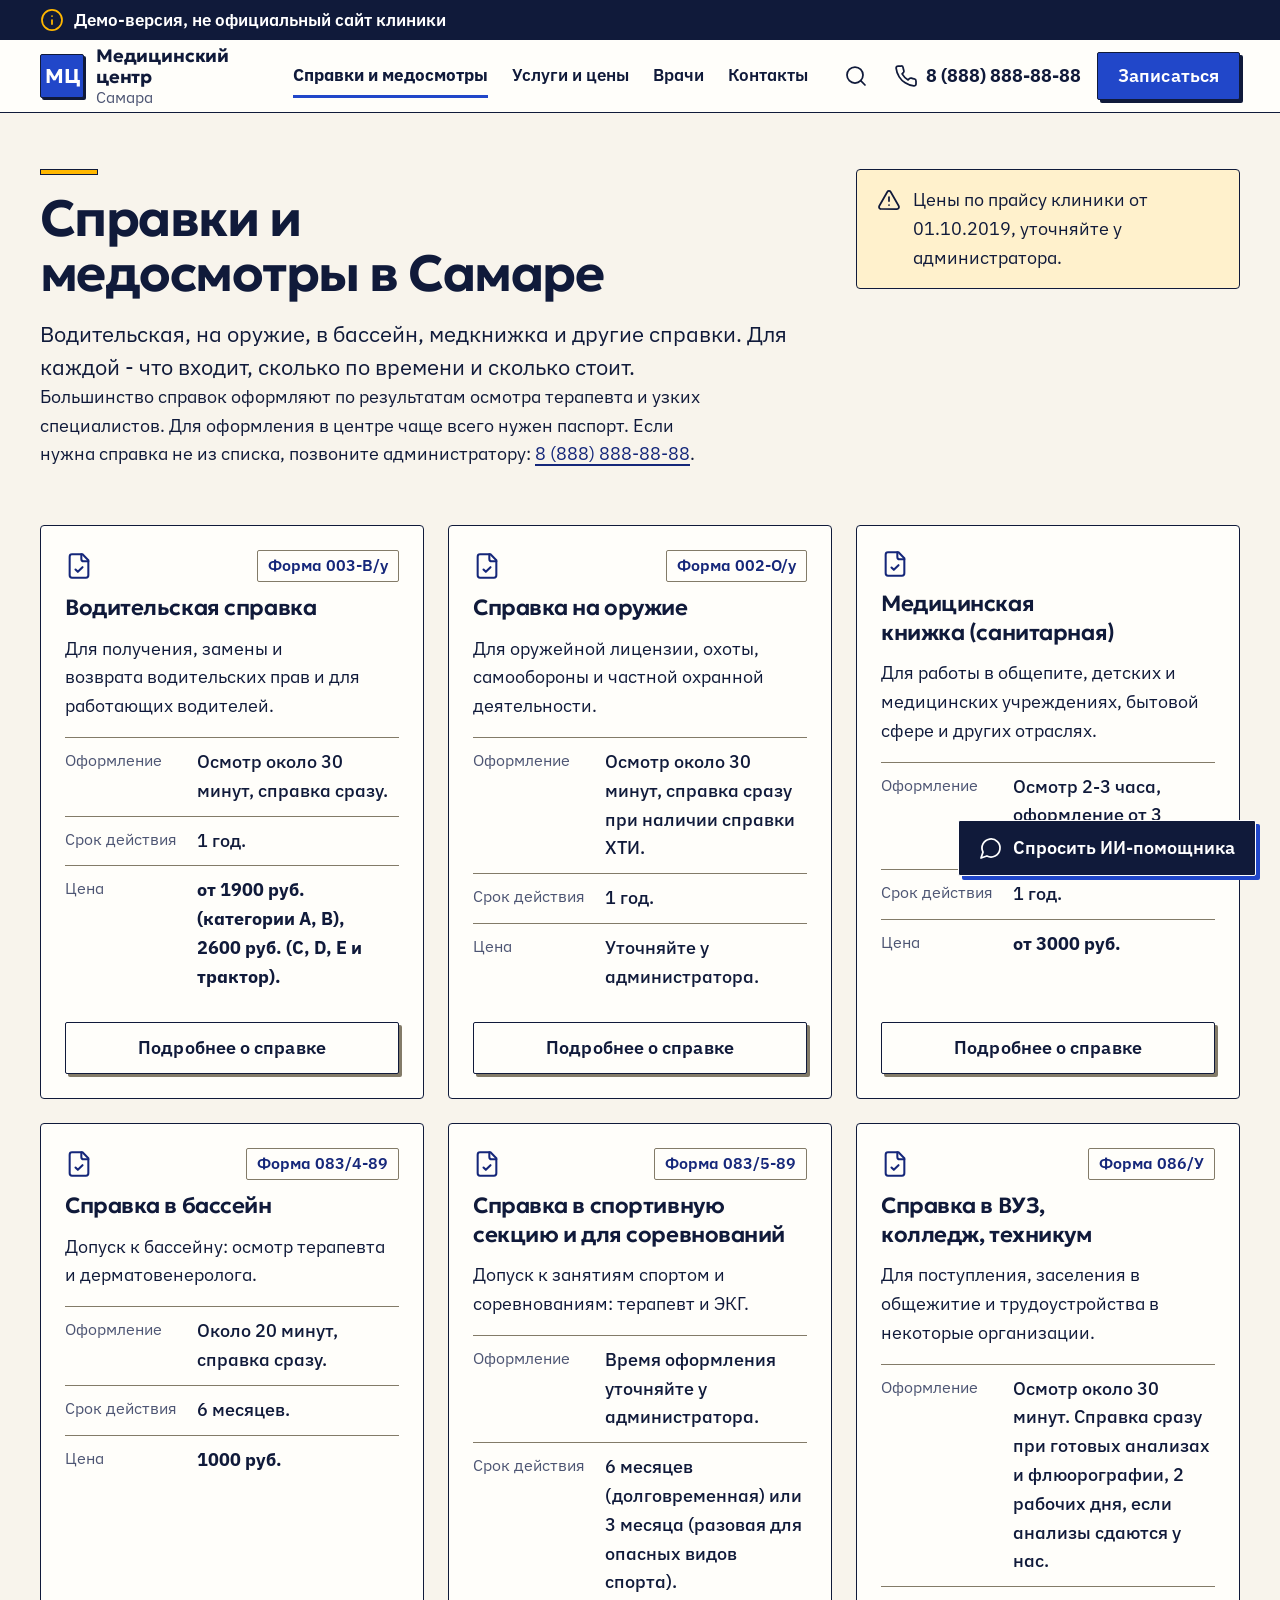
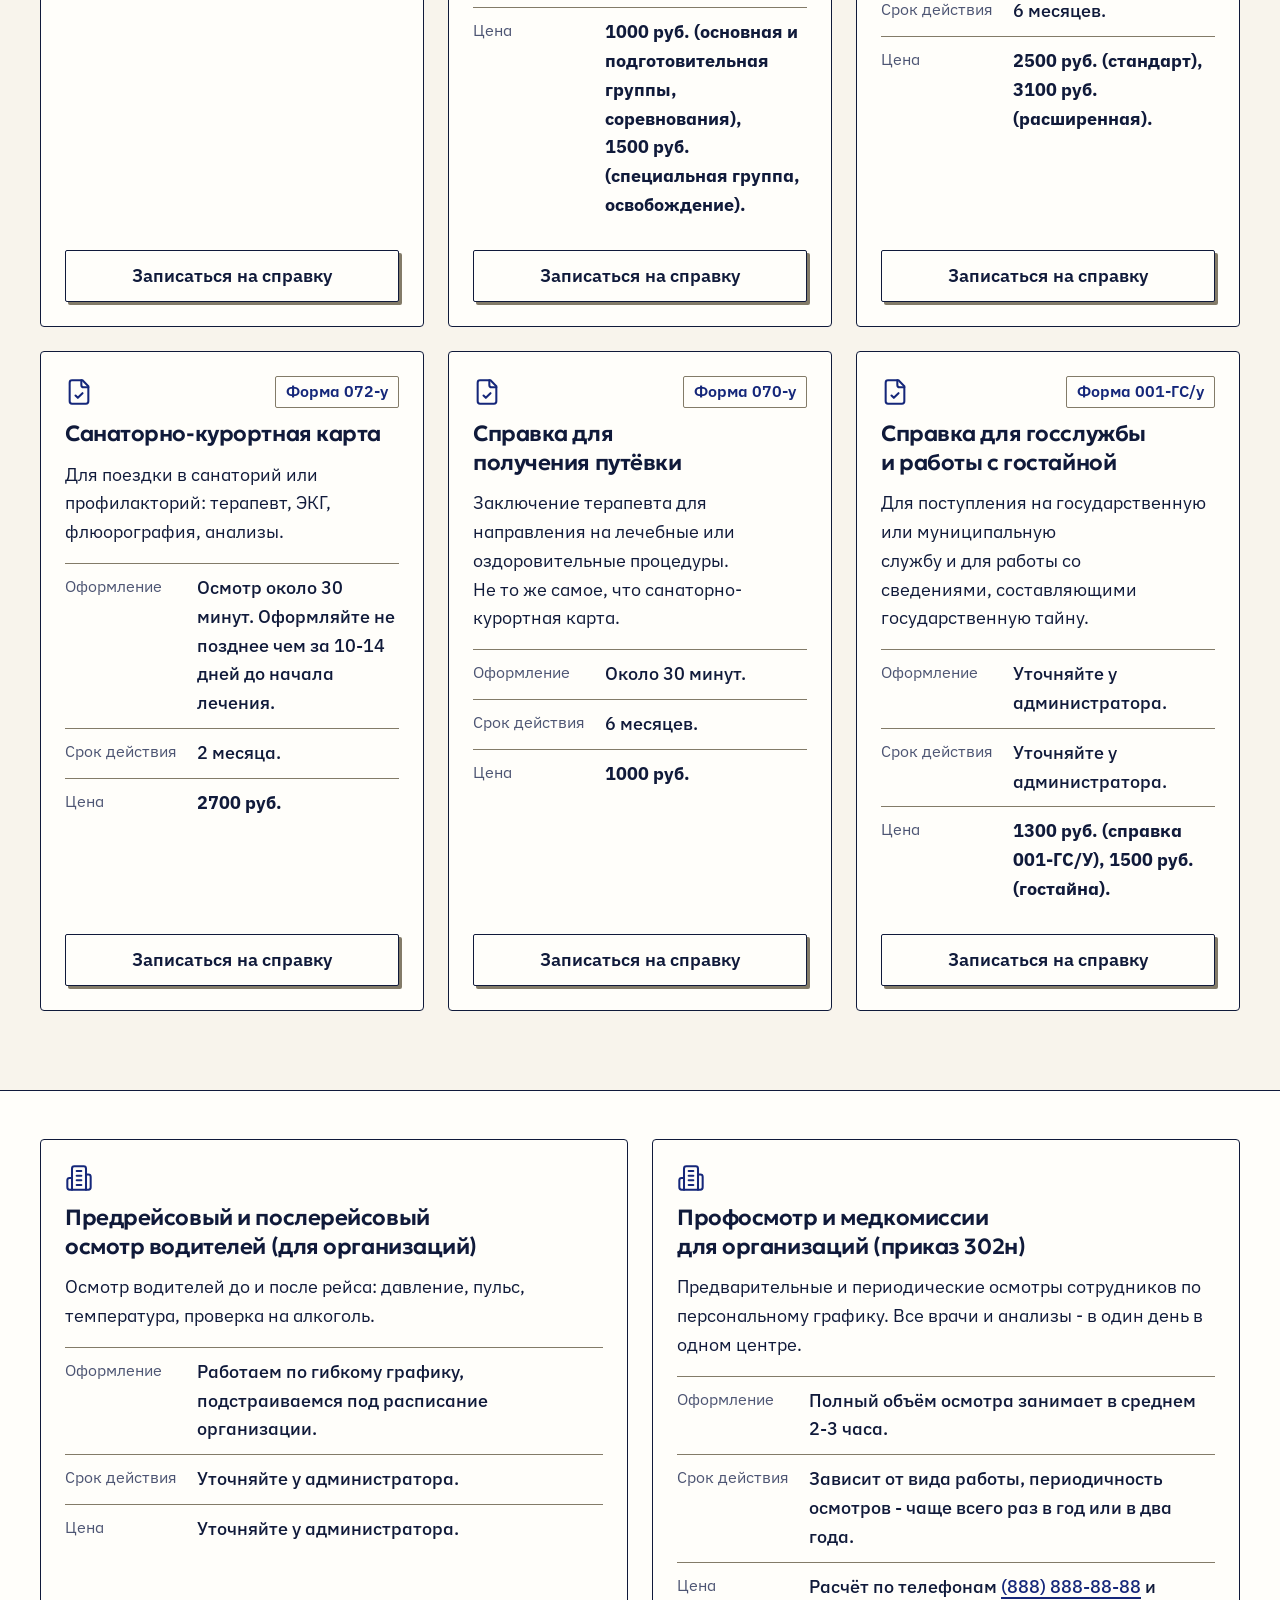
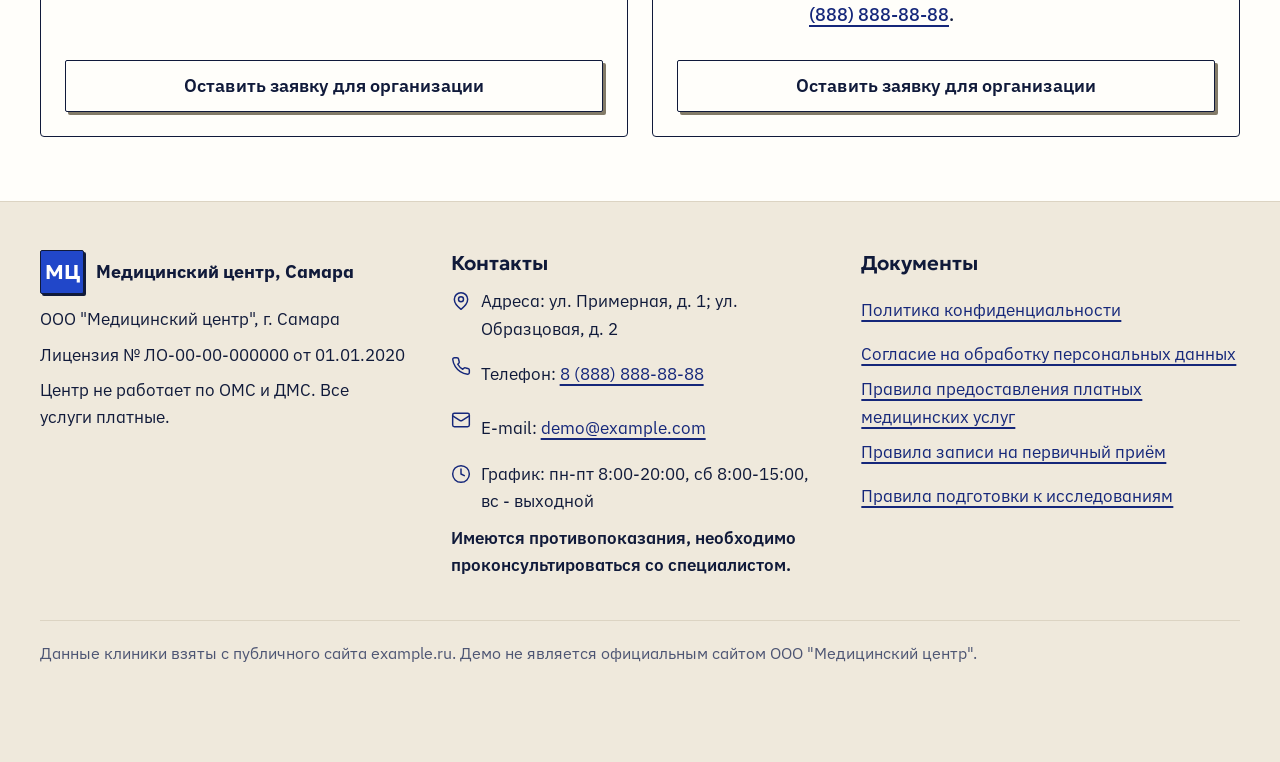
==== commit 571be234: "Новый визуал (кобальт на кремовой бумаге, Geologica + IBM Plex Sans), убрана плашка с именем автора" ====
--- a/spravki/index.html
+++ b/spravki/index.html
@@ -9,7 +9,7 @@
 <link rel="icon" href="data:image/svg+xml,%3Csvg xmlns='http://www.w3.org/2000/svg' viewBox='0 0 32 32'%3E%3Crect width='32' height='32' rx='6' fill='%23075E44'/%3E%3C/svg%3E">
 <link rel="preconnect" href="https://fonts.googleapis.com">
 <link rel="preconnect" href="https://fonts.gstatic.com" crossorigin>
-<link href="https://fonts.googleapis.com/css2?family=Golos+Text:wght@400..700&family=Literata:opsz,wght@7..72,500..700&display=swap" rel="stylesheet">
+<link href="https://fonts.googleapis.com/css2?family=Geologica:wght@500..700&family=IBM+Plex+Sans:wght@400;500;600;700&display=swap" rel="stylesheet">
 <link rel="stylesheet" href="../css/styles.css">
 <script>document.documentElement.className += ' js';</script>
 </head>
@@ -268,9 +268,6 @@
 <footer class="site-footer">
   <div class="container">
     <div class="footer-grid">
-      <div class="footer-plate">
-        <div class="plate"><svg class="icon" aria-hidden="true"><use href="#i-info"/></svg><div><p>Демо-версия, не официальный сайт клиники</p><p>Демо сделал Евгений М.</p></div></div>
-      </div>
       <div class="footer-col">
         <div class="footer-brand"><span class="brand-mark" aria-hidden="true">МЦ</span><span>Медицинский центр, Самара</span></div>
         <p>ООО "Медицинский центр", г. Самара</p>
--- a/css/styles.css
+++ b/css/styles.css
@@ -5,22 +5,22 @@
   color-scheme: light;
 
   /* основа */
-  --bg: #F1F5F2;
-  --surface: #FFFFFF;
-  --surface-2: #E4EEE9;
-  --text: #12261F;
-  --muted: #4A5E56;
-  --line: #CBD8D1;
-  --line-strong: #6F877C;
+  --bg: #F8F4EC;
+  --surface: #FFFEFA;
+  --surface-2: #EFE9DC;
+  --text: #101A3A;
+  --muted: #4D5573;
+  --line: #DCD4C3;
+  --line-strong: #837B68;
 
   /* акцент */
-  --accent: #0A7A58;
-  --accent-dark: #075E44;
-  --accent-active: #064A37;
-  --accent-soft: #D8EEE4;
+  --accent: #2147C9;
+  --accent-dark: #15277A;
+  --accent-active: #0C1855;
+  --accent-soft: #E4E9FA;
 
   /* документы и фокус */
-  --stamp: #2B3AA0;
+  --stamp: #15277A;
   --focus: var(--stamp);
 
   /* состояния */
@@ -28,16 +28,16 @@
   --error-bg: #FDECEA;
   --success: var(--accent-dark);
   --success-bg: var(--accent-soft);
-  --warn: #FFC93C;
-  --warn-soft: #FFF4D6;
-  --warn-line: #E8C46A;
-  --mark: #FFE08A;
-  --disabled-bg: #E4EEE9;
-  --disabled-text: #566A61;
+  --warn: #FFB700;
+  --warn-soft: #FFF1CC;
+  --warn-line: #E0B24A;
+  --mark: #FFD966;
+  --disabled-bg: #EFE9DC;
+  --disabled-text: #6B6A60;
 
   /* шрифты */
-  --font-head: "Literata", "PT Serif", Georgia, serif;
-  --font-body: "Golos Text", "Segoe UI", system-ui, Arial, sans-serif;
+  --font-head: "Geologica", "Segoe UI", system-ui, Arial, sans-serif;
+  --font-body: "IBM Plex Sans", "Segoe UI", system-ui, Arial, sans-serif;
 
   /* отступы */
   --s1: 4px; --s2: 8px; --s3: 12px; --s4: 16px; --s5: 24px;
@@ -45,12 +45,12 @@
   --section-y: clamp(48px, 6vw, 88px);
 
   /* радиусы: ровно два */
-  --r-s: 6px;
-  --r-m: 10px;
+  --r-s: 2px;
+  --r-m: 4px;
 
   /* тени: только у плавающих слоёв */
-  --sh-float: 0 10px 30px rgba(18, 38, 31, .18), 0 2px 6px rgba(18, 38, 31, .08);
-  --sh-bar: 0 -4px 16px rgba(18, 38, 31, .14);
+  --sh-float: 6px 6px 0 rgba(16, 26, 58, .16);
+  --sh-bar: 0 -2px 0 var(--text);
 
   --header-h: 64px;
   --ribbon-h: 0px;
@@ -926,7 +926,7 @@
 @media (min-width: 768px) { .site-footer { padding: 48px 0 96px; } }
 .footer-grid { display: grid; gap: 32px; }
 @media (min-width: 768px) { .footer-grid { grid-template-columns: repeat(2, minmax(0, 1fr)); } }
-@media (min-width: 1100px) { .footer-grid { grid-template-columns: repeat(4, minmax(0, 1fr)); } .footer-plate { order: 4; } }
+@media (min-width: 1100px) { .footer-grid { grid-template-columns: repeat(3, minmax(0, 1fr)); } }
 .footer-col h2, .footer-col .footer-h { font: 600 1.25rem/1.3 var(--font-head); margin: 0 0 12px; }
 .footer-col p { margin: 0 0 8px; font-size: 1.0625rem; }
 .footer-col p a[href^="tel:"], .footer-col p a[href^="mailto:"] { display: inline-flex; align-items: center; min-height: 44px; }
@@ -938,12 +938,6 @@
 .footer-warn { margin: 14px 0 0; font-size: 1.0625rem; font-weight: 600; }
 a[href^="https://medcenter34.ru"]::after { content: " \2197"; }
 .footer-brand { display: flex; align-items: center; gap: 12px; margin-bottom: 12px; font-weight: 700; }
-.plate {
-  display: flex; gap: 12px; align-items: flex-start; padding: 16px;
-  background: var(--warn); color: var(--text); border-radius: var(--r-s); font-weight: 600;
-}
-.plate p { margin: 0; font-size: 1.125rem; }
-.plate p + p { margin-top: 8px; font-weight: 400; }
 .footer-note { margin: 32px 0 0; padding-top: 20px; border-top: 1px solid var(--line); color: var(--muted); font-size: 1rem; }
 
 /* ---------- нижняя панель (телефон) ---------- */
@@ -1118,3 +1112,95 @@
   *, *::before, *::after { animation-duration: .01ms !important; animation-iteration-count: 1 !important; transition-duration: .01ms !important; scroll-behavior: auto !important; }
   .dots-t i { animation: none; opacity: .6; }
 }
+
+/* ================= Hallmark-слой: форма и подача (палитра и шрифты - в :root выше) ================= */
+:root {
+  --ink-line: 1.5px solid var(--text);
+  --hard: 4px 4px 0 var(--text);
+  --hard-accent: 4px 4px 0 var(--accent);
+}
+body { font-feature-settings: "ss01", "tnum" 0; }
+h1, h2, h3 { font-weight: 600; letter-spacing: -.02em; }
+h1 { letter-spacing: -.03em; line-height: 1.08; font-weight: 650; }
+h2 { letter-spacing: -.025em; }
+
+/* плашка демо: чернильная, а не жёлтая */
+.ribbon { background: var(--text); color: #fff; }
+.ribbon .icon { color: var(--warn); }
+.demo-badge { background: var(--warn); color: var(--text); }
+.site-header { border-bottom: var(--ink-line); }
+
+/* логотип */
+.brand-mark { background: var(--accent); border: var(--ink-line); box-shadow: 2px 2px 0 var(--text); }
+.brand-name { font-family: var(--font-head); letter-spacing: -.01em; }
+
+/* кнопки: плоская заливка и жёсткая тень, при нажатии "вдавливаются" */
+.btn { border-width: 1.5px; border-color: var(--text); letter-spacing: .005em; }
+.btn-primary { border-color: var(--text); box-shadow: 3px 3px 0 var(--text); }
+.btn-primary:hover { background: var(--accent-dark); border-color: var(--text); transform: translate(-1px, -1px); box-shadow: 4px 4px 0 var(--text); }
+.btn-primary:active { transform: translate(2px, 2px); box-shadow: 0 0 0 var(--text); background: var(--accent-active); }
+.btn-secondary { background: var(--surface); border-color: var(--text); color: var(--text); box-shadow: 3px 3px 0 var(--line-strong); }
+.btn-secondary:hover { background: var(--warn-soft); transform: translate(-1px, -1px); }
+.btn-secondary:active { transform: translate(2px, 2px); box-shadow: none; }
+.btn-white { border-color: var(--text); color: var(--text); box-shadow: 3px 3px 0 var(--warn); }
+.btn-outline-white { border-width: 1.5px; }
+
+/* карточки: чернильный контур вместо мягкой серой рамки */
+.tile, .pop-card, .card, .card-plain, .ticket, .toc-m, .search-results, .callout {
+  border: var(--ink-line);
+  background: var(--surface);
+}
+.tile, .pop-card, .card { transition: transform .14s ease-out, box-shadow .14s ease-out; }
+.tile:hover, .pop-card:hover, .card:hover { border-color: var(--text); box-shadow: var(--hard-accent); transform: translate(-2px, -2px); }
+.tile--accent { background: var(--accent-dark); border-color: var(--text); }
+.tile--accent:hover { box-shadow: 4px 4px 0 var(--warn); }
+.tile-icon { background: var(--warn); color: var(--text); border: var(--ink-line); }
+.tile--accent .tile-icon { background: var(--warn); color: var(--text); }
+.callout { background: var(--warn-soft); }
+
+/* талон на главной */
+.ticket { box-shadow: var(--hard); border-radius: var(--r-m); }
+.ticket-row + .ticket-row { border-top: 2px dashed var(--text); }
+.ticket-row + .ticket-row::before, .ticket-row + .ticket-row::after { background: var(--bg); border: var(--ink-line); }
+.ticket-value { font-family: var(--font-head); font-weight: 650; letter-spacing: -.02em; }
+
+/* заголовки секций: короткая шафрановая черта над заголовком */
+.section-head h2::before, .page-head h1::before {
+  content: ""; display: block; width: 56px; height: 6px; margin-bottom: 16px;
+  background: var(--warn); border: var(--ink-line); box-sizing: content-box; height: 4px;
+}
+.section--dark .section-head h2::before { border-color: #fff; }
+
+/* секции: тёплая бумага и сплошной тёмный блок */
+.section--surface { background: var(--surface); border-block: var(--ink-line); }
+.section--soft { background: var(--warn-soft); border-block: var(--ink-line); }
+.section--dark { background: var(--accent-dark); }
+.band { border-top: var(--ink-line); }
+
+/* шаги и инициалы */
+.step-num { background: var(--warn); border: var(--ink-line); color: var(--text); box-shadow: 3px 3px 0 var(--text); font-weight: 650; }
+.initials { background: var(--accent-soft); border: var(--ink-line); color: var(--text); font-weight: 650; }
+.check-tiles .tick { background: var(--accent); border: var(--ink-line); }
+
+/* ссылки: подчёркивание толще, цвет - глубокий индиго */
+a { text-decoration-thickness: 2px; text-underline-offset: .22em; }
+.link-chevron { text-decoration-thickness: 2px; }
+
+/* прайс */
+.price-big { font-family: var(--font-head); font-weight: 650; letter-spacing: -.03em; }
+.fields > div { border-top: 1px solid var(--line-strong); }
+
+/* нижняя панель и чат-кнопка */
+.bottombar { border-top: var(--ink-line); box-shadow: none; }
+.bottombar .bb-primary { background: var(--accent); }
+.chat-fab { border: var(--ink-line); border-color: #fff; box-shadow: 4px 4px 0 var(--accent); }
+.chat { border: var(--ink-line); box-shadow: 8px 8px 0 rgba(16, 26, 58, .2); }
+.msg-user { border-radius: 4px 4px 0 4px; }
+
+/* штамп лицензии: тот же круг, но в чернильном цвете, без плавающих теней */
+.stamp { color: var(--text); }
+
+@media (prefers-reduced-motion: reduce) {
+  .tile, .pop-card, .card, .btn { transition: none; }
+  .tile:hover, .pop-card:hover, .card:hover, .btn:hover, .btn:active { transform: none; }
+}
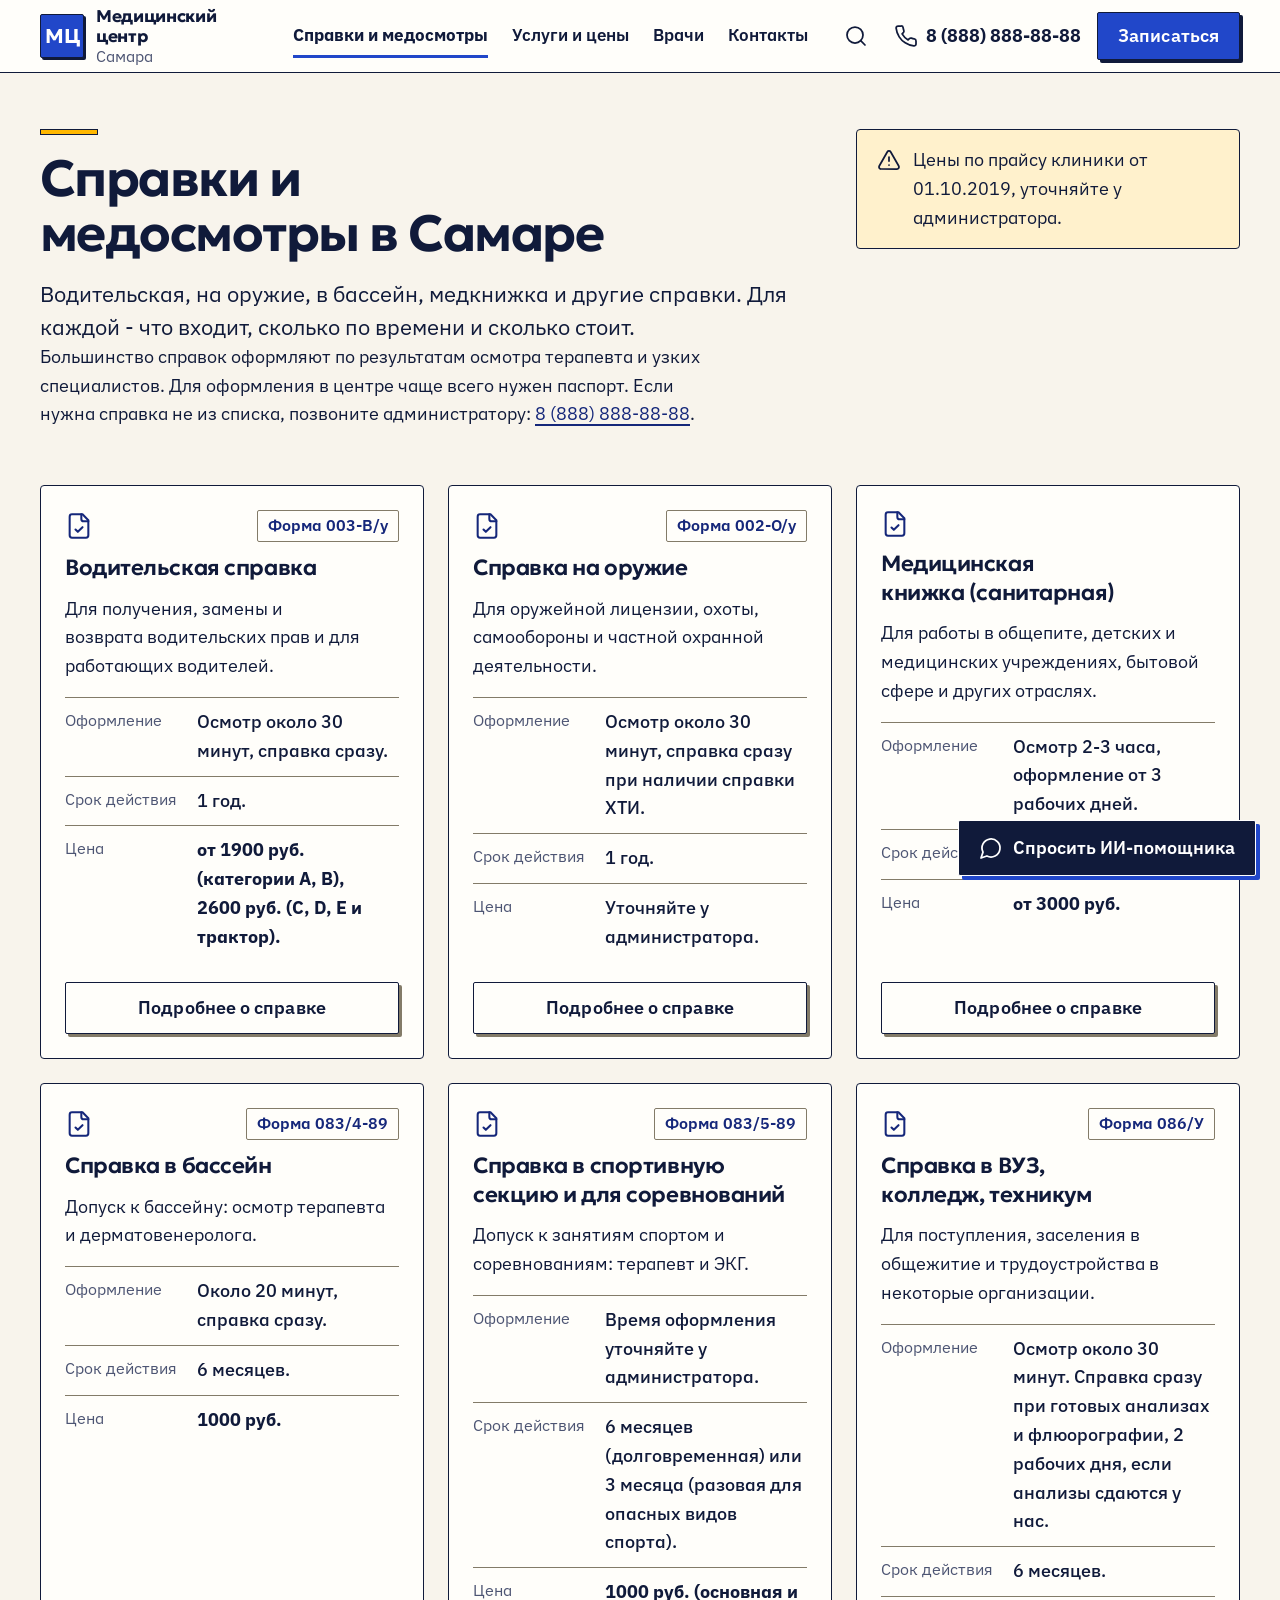
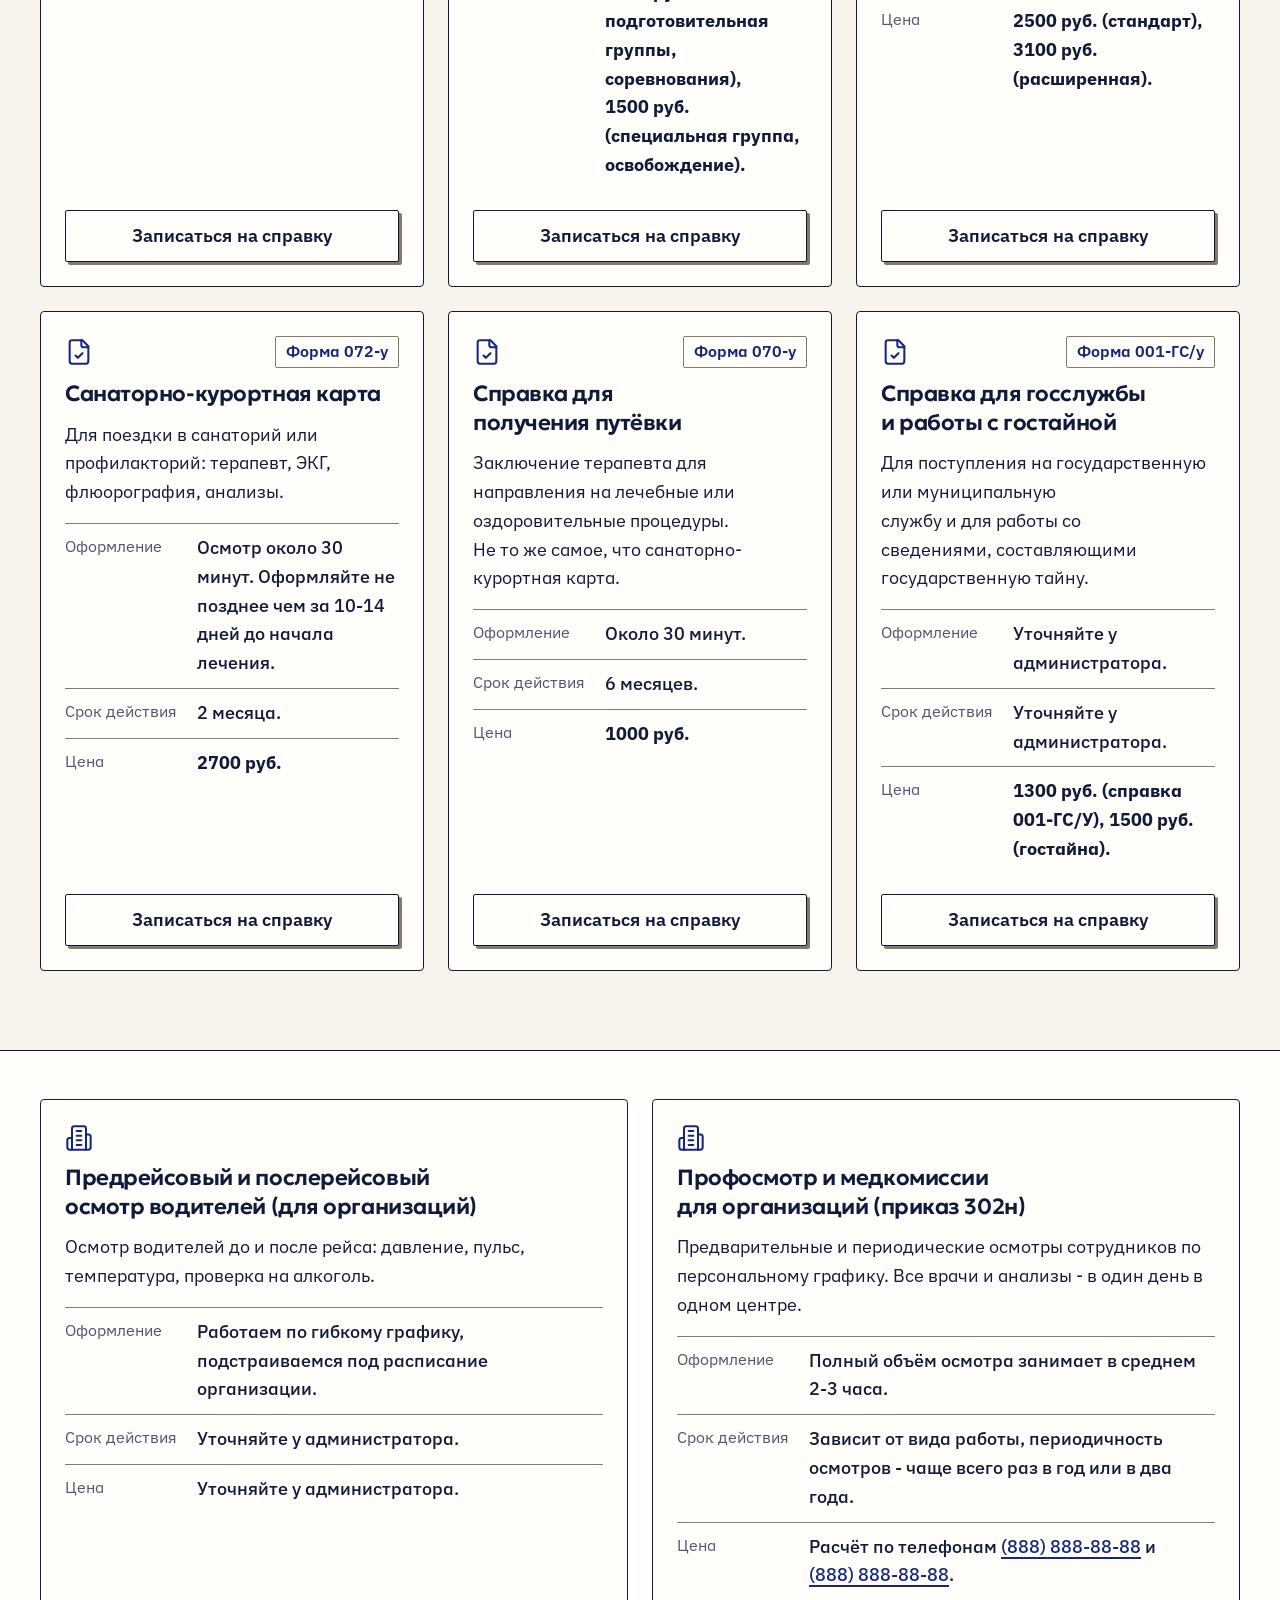
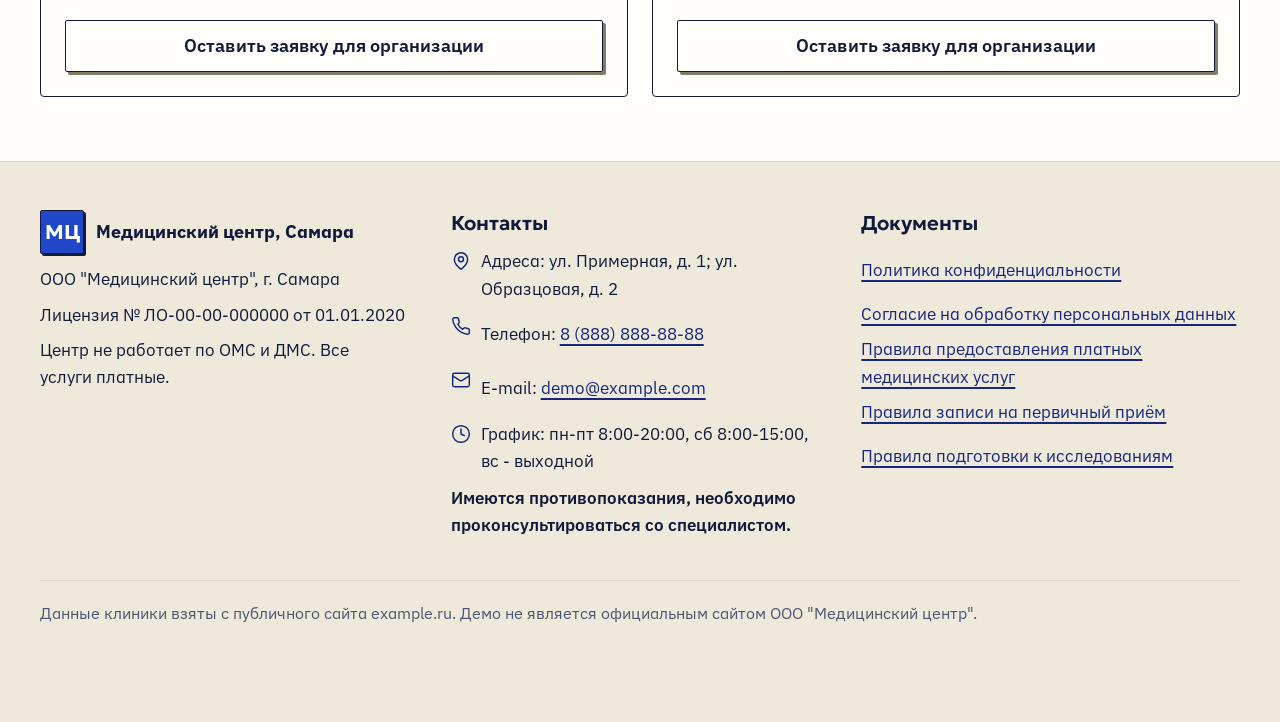
==== commit 6f05475b: "Убрана верхняя плашка Демо-версия" ====
--- a/spravki/index.html
+++ b/spravki/index.html
@@ -44,7 +44,6 @@
 </svg>
 
 <a class="skip-link" href="#main">Перейти к содержимому</a>
-<div class="ribbon" role="note"><div class="container"><svg class="icon" aria-hidden="true"><use href="#i-info"/></svg><span>Демо-версия, не официальный сайт клиники</span></div></div>
 <header class="site-header" id="site-header">
   <div class="container header-row">
     <a class="brand" href="../index.html" aria-label="Медицинский центр, Самара, на главную">
--- a/css/styles.css
+++ b/css/styles.css
@@ -56,7 +56,7 @@
   --ribbon-h: 0px;
 }
 @media (min-width: 768px) {
-  :root { --ribbon-h: 40px; --header-h: 72px; }
+  :root { --ribbon-h: 0px; --header-h: 72px; }
 }
 
 /* ---------- база ---------- */
@@ -1132,7 +1132,8 @@
 
 /* логотип */
 .brand-mark { background: var(--accent); border: var(--ink-line); box-shadow: 2px 2px 0 var(--text); }
-.brand-name { font-family: var(--font-head); letter-spacing: -.01em; }
+.brand-name { font-family: var(--font-head); letter-spacing: -.02em; font-size: .9rem; overflow-wrap: normal; word-break: keep-all; }
+@media (min-width: 480px) { .brand-name { font-size: 1.0625rem; } }
 
 /* кнопки: плоская заливка и жёсткая тень, при нажатии "вдавливаются" */
 .btn { border-width: 1.5px; border-color: var(--text); letter-spacing: .005em; }
